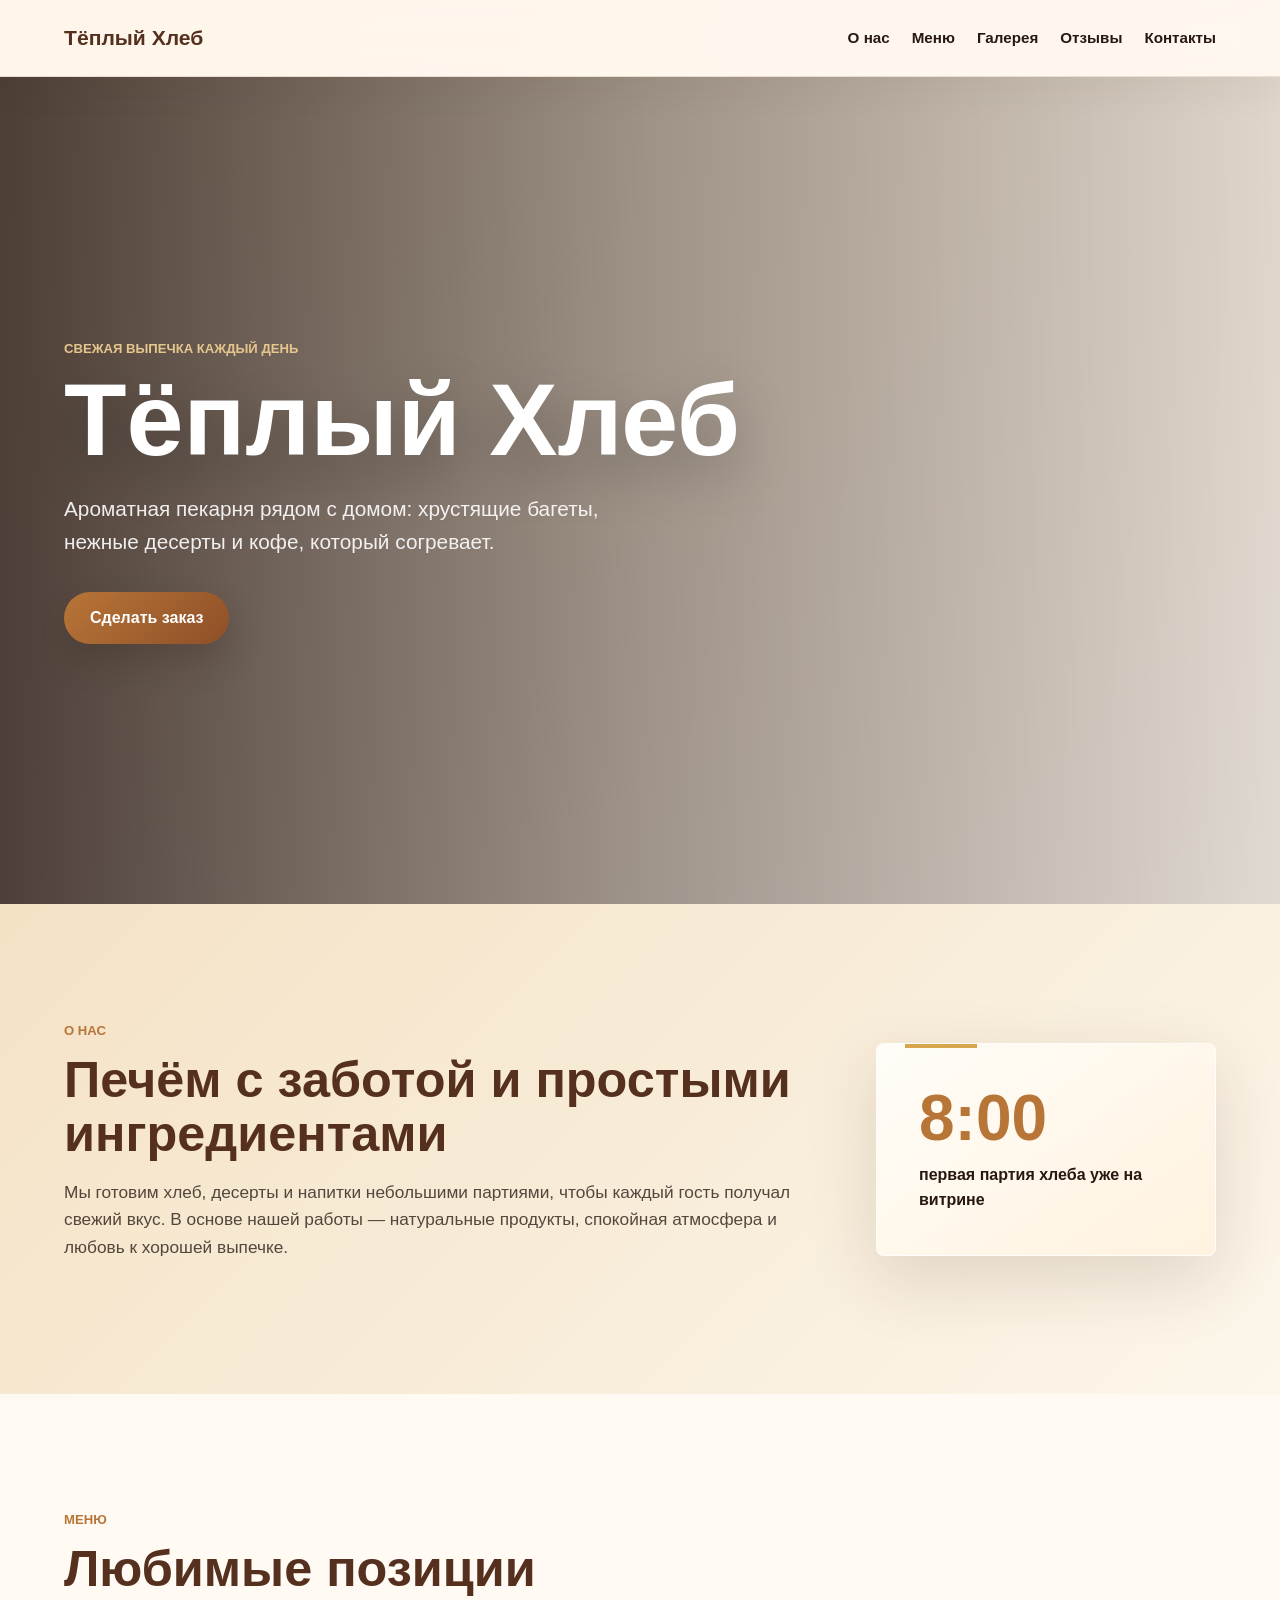
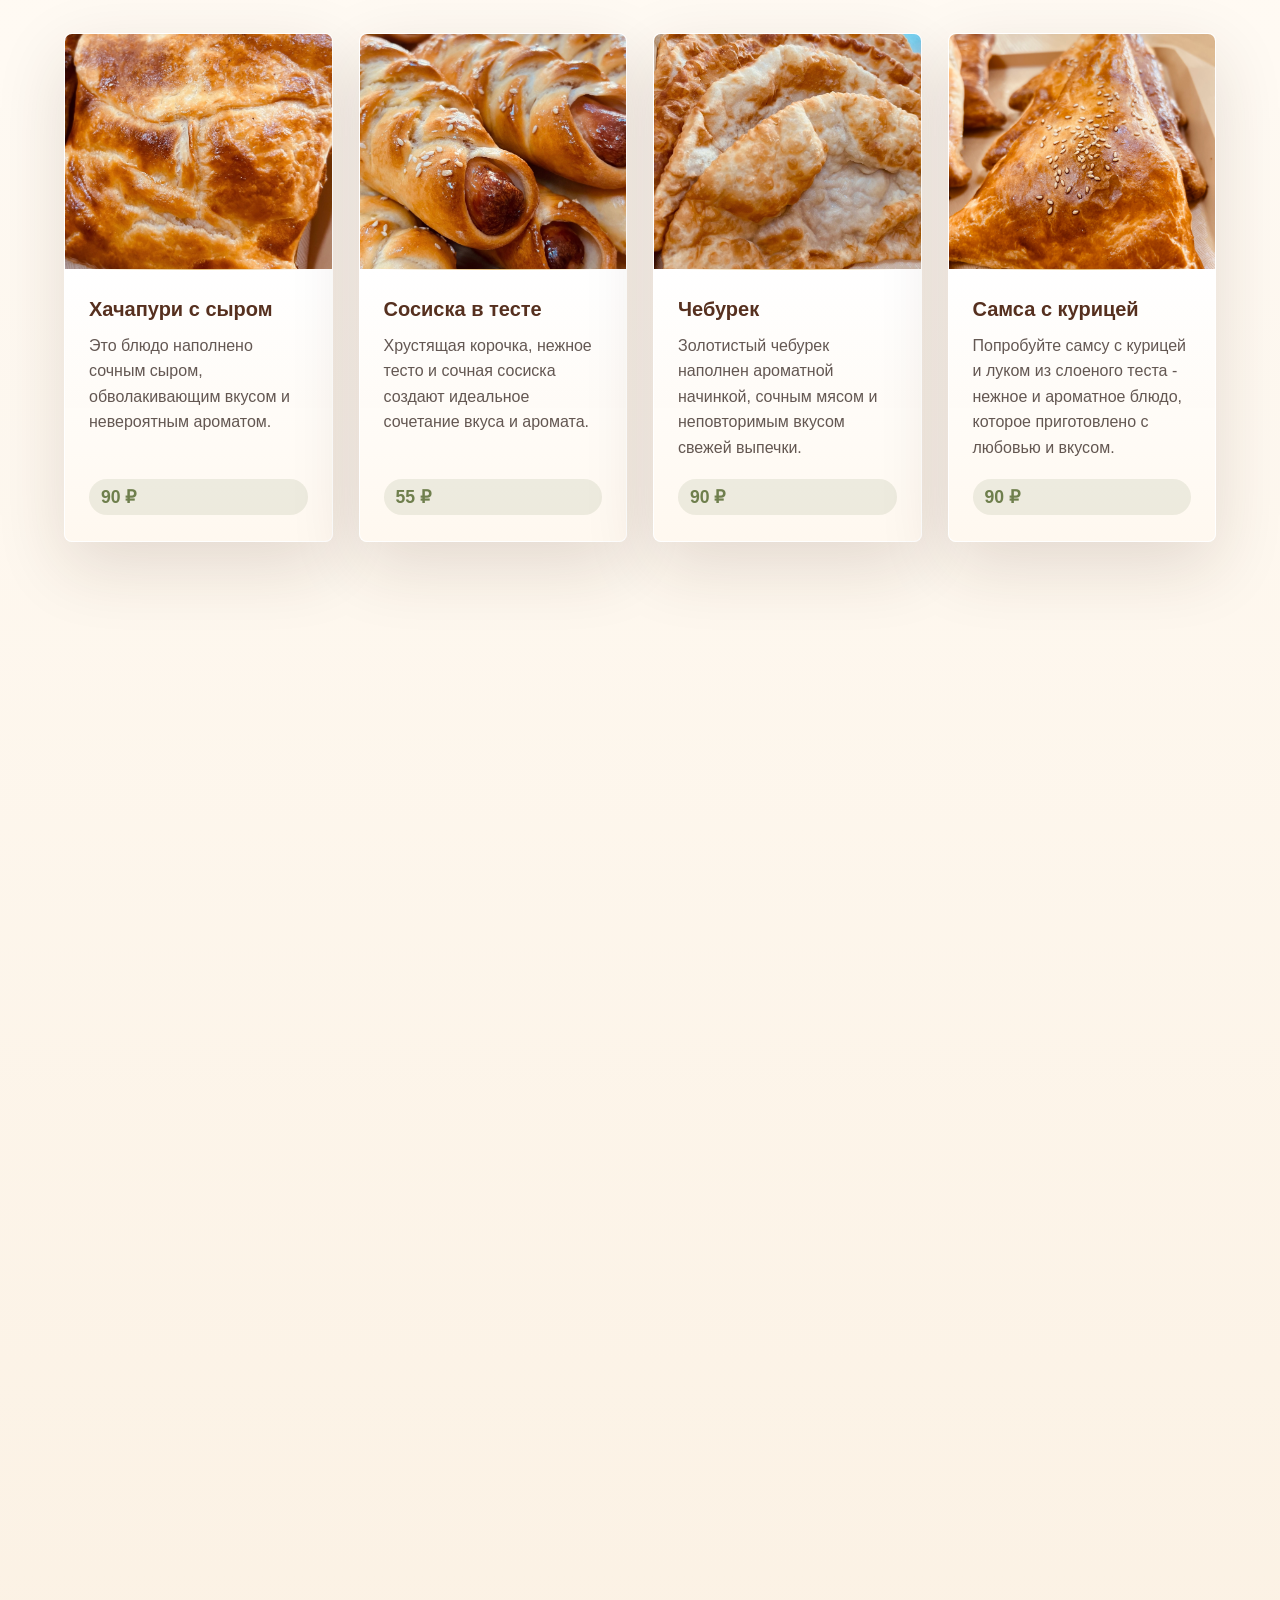
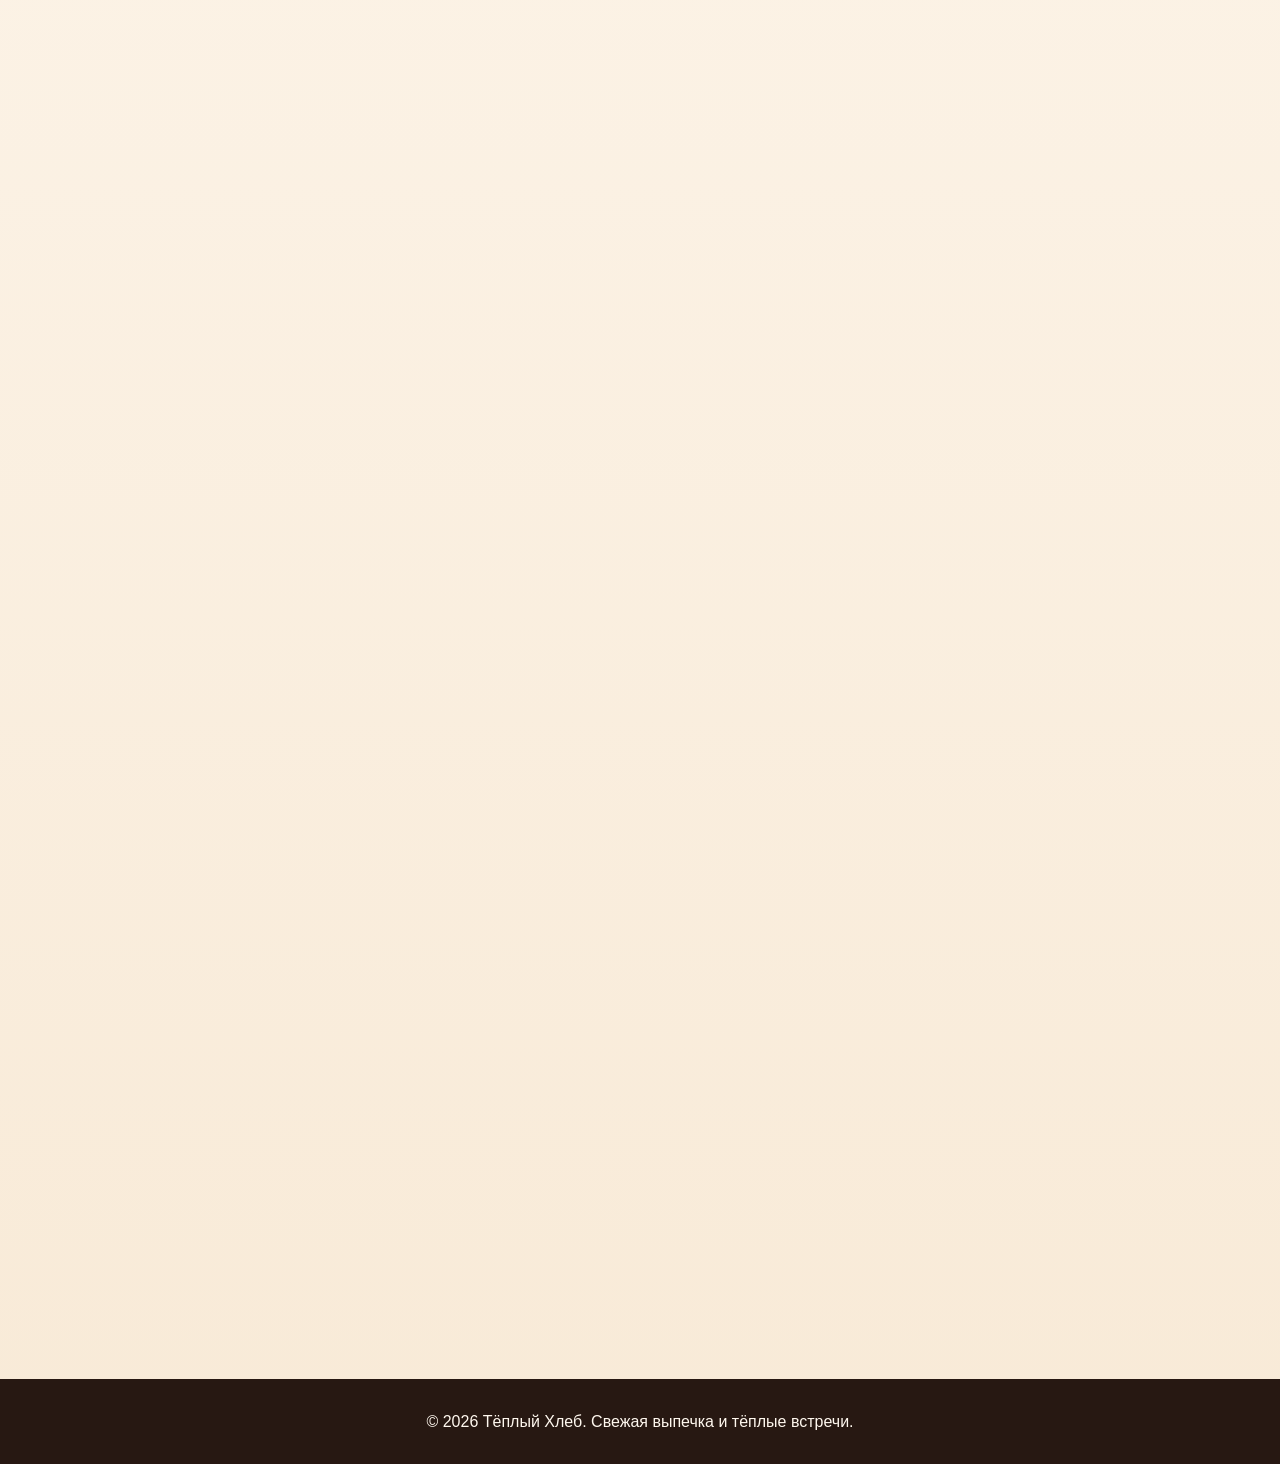
==== index.html @ a959c24a "Add files via upload" ====
<!DOCTYPE html>
<html lang="ru">
<head>
  <meta charset="UTF-8">
  <meta name="viewport" content="width=device-width, initial-scale=1.0">
  <title>Тёплый Хлеб | Пекарня</title>
  <link rel="stylesheet" href="style.css">
</head>
<body>
  <header class="site-header">
    <a class="logo" href="#hero">Тёплый Хлеб</a>

    <!-- Кнопка открывает мобильное меню на небольших экранах -->
    <button class="menu-toggle" type="button" aria-label="Открыть меню" aria-expanded="false">
      <span></span>
      <span></span>
      <span></span>
    </button>

    <nav class="main-nav" aria-label="Основная навигация">
      <a href="#about">О нас</a>
      <a href="#menu">Меню</a>
      <a href="#gallery">Галерея</a>
      <a href="#reviews">Отзывы</a>
      <a href="#contacts">Контакты</a>
    </nav>
  </header>

  <main>
    <section class="hero" id="hero">
      <div class="hero-content">
        <p class="eyebrow">Свежая выпечка каждый день</p>
        <h1>Тёплый Хлеб</h1>
        <p class="hero-text">Ароматная пекарня рядом с домом: хрустящие багеты, нежные десерты и кофе, который согревает.</p>
        <a class="button" href="#contacts">Сделать заказ</a>
      </div>
    </section>

    <section class="section about-section" id="about">
      <div class="section-text">
        <p class="eyebrow">О нас</p>
        <h2>Печём с заботой и простыми ингредиентами</h2>
        <p>Мы готовим хлеб, десерты и напитки небольшими партиями, чтобы каждый гость получал свежий вкус. В основе нашей работы — натуральные продукты, спокойная атмосфера и любовь к хорошей выпечке.</p>
      </div>
      <div class="about-card">
        <strong>8:00</strong>
        <span>первая партия хлеба уже на витрине</span>
      </div>
    </section>

    <section class="section" id="menu">
      <div class="section-heading">
        <p class="eyebrow">Меню</p>
        <h2>Любимые позиции</h2>
      </div>

      <div class="cards-grid">
        <article class="product-card">
          <img src="assets/bakery-1.jfif" alt="Свежая лепёшка на деревянной витрине">
          <div>
            <h3>Хачапури с сыром</h3>
            <p>Это блюдо наполнено сочным сыром, обволакивающим вкусом и невероятным ароматом.</p>
            <span class="price">90 ₽</span>
          </div>
        </article>

        <article class="product-card">
          <img src="assets/bakery-2.jfif" alt="Свежий хлеб на витрине">
          <div>
            <h3>Сосиска в тесте</h3>
            <p>Хрустящая корочка, нежное тесто и сочная сосиска создают идеальное сочетание вкуса и аромата.</p>
            <span class="price">55 ₽</span>
          </div>
        </article>

        <article class="product-card">
          <img src="assets/bakery-3.jfif" alt="Выпечка в пекарне">
          <div>
            <h3>Чебурек</h3>
            <p>Золотистый чебурек наполнен ароматной начинкой, сочным мясом и неповторимым вкусом свежей выпечки.</p>
            <span class="price">90 ₽</span>
          </div>
        </article>

        <article class="product-card">
          <img src="assets/bakery-4.jfif" alt="Самса с курицей">
          <div>
            <h3>Самса с курицей</h3>
            <p>Попробуйте самсу с курицей и луком из слоеного теста - нежное и ароматное блюдо, которое приготовлено с любовью и вкусом.</p>
            <span class="price">90 ₽</span>
          </div>
        </article>
      </div>
    </section>

    <section class="section" id="gallery">
      <div class="section-heading">
        <p class="eyebrow">Галерея</p>
        <h2>Атмосфера пекарни</h2>
      </div>

      <div class="gallery-grid">
        <img src="assets/atmosphere-1.jpg" alt="Гости у витрины пекарни">
        <img src="assets/atmosphere-2.jpg" alt="Рабочий момент за стойкой пекарни">
        <img src="assets/atmosphere-3.jpg" alt="Гостья в уютном зале пекарни">
        <img src="assets/atmosphere-4.webp" alt="Свежий хлеб на деревянной витрине">
      </div>
    </section>

    <section class="section reviews-section" id="reviews">
      <div class="section-heading">
        <p class="eyebrow">Отзывы</p>
        <h2>Что говорят гости</h2>
      </div>

      <div class="reviews-grid">
        <blockquote>
          <p>“Отличное место! Постоянно приобретаем здесь выпечку и остаемся в восторге) Из плюсов: качество и разнообразие продукции великолепное, персонал приветливый и внимательный, всегда готов помочь с выбором, есть место для парковки, а также можно набрать воды в автомате. А минусов не будет) Спасибо за прекрасное обслуживание и вкусную выпечку!”</p>
          <cite>Ирина</cite>
        </blockquote>
        <blockquote>
          <p>“Всегда свежая, мягкая, воздушная выпечка, очень вкусные булочки, бублики. Цены приятно радуют, а разнообразие продукции впечатляет. В общем, если хотите чего-то сытного или чего-то сладкого, то точно нужно заглянуть.”</p>
          <cite>Михаил</cite>
        </blockquote>
        <blockquote>
          <p>“Хорошая пекарня! Отличный ассортимент! Превосходное качество продукции! Попробуешь раз - вернёшься снова.”</p>
          <cite>Дмитрий</cite>
        </blockquote>
      </div>
    </section>

    <section class="section contacts-section" id="contacts">
      <div>
        <p class="eyebrow">Контакты</p>
        <h2>Заглядывайте за свежей выпечкой</h2>
      </div>

      <div class="contact-list">
        <p><strong>Адрес:</strong> Ростовская область, сл. Родионово-Несветайская, ул. Бабичева 51</p>
        <p><strong>Телефон:</strong> <a href="tel:+79298167009">+7 (929) 816-70-09</a></p>
        <p><strong>Часы работы:</strong> ежедневно, 08:00–20:00</p>
      </div>
    </section>
  </main>

  <footer class="site-footer">
    <p>© 2026 Тёплый Хлеб. Свежая выпечка и тёплые встречи.</p>
  </footer>

  <script src="script.js"></script>
</body>
</html>
---- style.css ----
:root {
  --cream: #fff8ef;
  --milk: #f4e2c5;
  --porcelain: #fffdf8;
  --sand: #e5c78e;
  --caramel: #b87538;
  --gold: #d8a64d;
  --cocoa: #56301f;
  --coffee: #271812;
  --leaf: #6f7f4d;
  --white: #ffffff;
  --shadow: 0 24px 70px rgba(65, 36, 21, 0.14);
  --shadow-hover: 0 34px 90px rgba(65, 36, 21, 0.22);
  --line: rgba(86, 48, 31, 0.12);
}

* {
  box-sizing: border-box;
}

html {
  scroll-behavior: smooth;
}

body {
  margin: 0;
  font-family: "Segoe UI", Arial, sans-serif;
  color: var(--coffee);
  background:
    radial-gradient(circle at 10% 0%, rgba(216, 166, 77, 0.16), transparent 30%),
    linear-gradient(180deg, var(--cream), #fffaf3 36%, #f8ead7);
  line-height: 1.6;
  text-rendering: optimizeLegibility;
}

img {
  display: block;
  width: 100%;
}

a {
  color: inherit;
  text-decoration: none;
}

/* Верхняя навигация остается доступной при прокрутке страницы */
.site-header {
  position: sticky;
  top: 0;
  z-index: 10;
  display: flex;
  align-items: center;
  justify-content: space-between;
  gap: 24px;
  padding: 18px clamp(18px, 5vw, 84px);
  background: rgba(255, 248, 239, 0.82);
  backdrop-filter: blur(18px);
  border-bottom: 1px solid var(--line);
  box-shadow: 0 10px 40px rgba(47, 29, 22, 0.06);
}

.logo {
  font-size: 1.32rem;
  font-weight: 800;
  color: var(--cocoa);
  letter-spacing: 0;
}

.main-nav {
  display: flex;
  align-items: center;
  gap: 22px;
  font-size: 0.95rem;
  font-weight: 600;
}

.main-nav a {
  position: relative;
  padding: 8px 0;
  transition: color 0.25s ease;
}

.main-nav a:hover {
  color: var(--caramel);
}

.main-nav a::after {
  position: absolute;
  right: 0;
  bottom: 2px;
  left: 0;
  height: 1px;
  background: currentColor;
  content: "";
  transform: scaleX(0);
  transform-origin: center;
  transition: transform 0.25s ease;
}

.main-nav a:hover::after {
  transform: scaleX(1);
}

.menu-toggle {
  display: none;
  width: 44px;
  height: 44px;
  border: 0;
  background: transparent;
  cursor: pointer;
}

.menu-toggle span {
  display: block;
  width: 24px;
  height: 2px;
  margin: 5px auto;
  background: var(--cocoa);
  transition: transform 0.2s ease, opacity 0.2s ease;
}

.menu-toggle.is-open span:nth-child(1) {
  transform: translateY(7px) rotate(45deg);
}

.menu-toggle.is-open span:nth-child(2) {
  opacity: 0;
}

.menu-toggle.is-open span:nth-child(3) {
  transform: translateY(-7px) rotate(-45deg);
}

.hero {
  min-height: calc(100vh - 73px);
  display: flex;
  align-items: center;
  padding: clamp(72px, 10vw, 132px) clamp(20px, 5vw, 84px);
  background:
    linear-gradient(90deg, rgba(39, 24, 18, 0.82), rgba(39, 24, 18, 0.44), rgba(39, 24, 18, 0.14)),
    url("https://images.unsplash.com/photo-1509440159596-0249088772ff?auto=format&fit=crop&w=1800&q=85") center/cover;
  color: var(--white);
}

.hero-content {
  max-width: 720px;
  animation: heroIn 0.9s ease both;
}

.eyebrow {
  margin: 0 0 12px;
  color: var(--caramel);
  font-size: 0.82rem;
  font-weight: 800;
  letter-spacing: 0;
  text-transform: uppercase;
}

.hero .eyebrow {
  color: var(--sand);
}

h1,
h2,
h3,
p {
  overflow-wrap: anywhere;
}

h1 {
  margin: 0;
  font-size: clamp(3rem, 8vw, 6.5rem);
  line-height: 0.95;
  text-shadow: 0 20px 55px rgba(0, 0, 0, 0.28);
}

h2 {
  margin: 0;
  font-size: clamp(2rem, 4vw, 3.15rem);
  line-height: 1.08;
  color: var(--cocoa);
}

h3 {
  margin: 0 0 8px;
  font-size: 1.25rem;
  color: var(--cocoa);
}

.hero-text {
  max-width: 600px;
  margin: 24px 0 34px;
  font-size: clamp(1.05rem, 2vw, 1.3rem);
  color: rgba(255, 255, 255, 0.9);
}

.button {
  display: inline-flex;
  align-items: center;
  justify-content: center;
  min-height: 48px;
  padding: 13px 26px;
  border-radius: 999px;
  background: linear-gradient(135deg, var(--caramel), #8f4f27);
  color: var(--white);
  font-weight: 800;
  box-shadow: 0 16px 34px rgba(47, 29, 22, 0.24);
  transition: transform 0.25s ease, filter 0.25s ease, box-shadow 0.25s ease;
}

.button:hover {
  transform: translateY(-3px);
  filter: saturate(1.08) brightness(1.02);
  box-shadow: 0 22px 44px rgba(47, 29, 22, 0.28);
}

.button-light {
  background: linear-gradient(135deg, var(--cream), var(--white));
  color: var(--cocoa);
}

.button-light:hover {
  background: var(--white);
}

.section {
  padding: clamp(72px, 9vw, 122px) clamp(20px, 5vw, 84px);
}

.section-heading {
  max-width: 780px;
  margin-bottom: 36px;
}

.about-section {
  display: grid;
  grid-template-columns: minmax(0, 1fr) minmax(220px, 340px);
  gap: clamp(28px, 5vw, 72px);
  align-items: center;
  background:
    linear-gradient(135deg, rgba(244, 226, 197, 0.88), rgba(255, 253, 248, 0.74)),
    var(--milk);
}

.section-text {
  max-width: 760px;
}

.section-text p:last-child {
  font-size: 1.08rem;
  color: rgba(39, 24, 18, 0.78);
}

.about-card {
  position: relative;
  overflow: hidden;
  padding: 42px;
  border-radius: 8px;
  background: linear-gradient(145deg, var(--porcelain), #fff2df);
  border: 1px solid rgba(255, 255, 255, 0.72);
  box-shadow: var(--shadow);
}

.about-card::before {
  position: absolute;
  top: 0;
  left: 28px;
  width: 72px;
  height: 4px;
  background: var(--gold);
  content: "";
}

.about-card strong {
  display: block;
  font-size: clamp(2.4rem, 5vw, 4rem);
  line-height: 1;
  color: var(--caramel);
}

.about-card span {
  display: block;
  margin-top: 12px;
  font-weight: 700;
}

.cards-grid {
  display: grid;
  grid-template-columns: repeat(4, minmax(0, 1fr));
  gap: 26px;
}

.product-card,
blockquote {
  border-radius: 8px;
  background: rgba(255, 255, 255, 0.9);
  box-shadow: var(--shadow);
}

.product-card {
  position: relative;
  display: flex;
  flex-direction: column;
  overflow: hidden;
  border: 1px solid rgba(255, 255, 255, 0.8);
  transition: transform 0.3s ease, box-shadow 0.3s ease, border-color 0.3s ease;
}

.product-card:hover {
  transform: translateY(-9px);
  border-color: rgba(216, 166, 77, 0.55);
  box-shadow: var(--shadow-hover);
}

.product-card img {
  height: 235px;
  object-fit: cover;
  transition: transform 0.45s ease, filter 0.45s ease;
}

.product-card:hover img {
  transform: scale(1.055);
  filter: saturate(1.08) contrast(1.03);
}

.product-card div {
  position: relative;
  display: flex;
  flex: 1;
  flex-direction: column;
  padding: 24px 24px 26px;
  background: linear-gradient(180deg, var(--white), rgba(255, 248, 239, 0.96));
}

.product-card div::before {
  position: absolute;
  top: 0;
  right: 24px;
  left: 24px;
  height: 1px;
  background: linear-gradient(90deg, transparent, rgba(216, 166, 77, 0.72), transparent);
  content: "";
}

.product-card p {
  flex: 1;
  margin: 0 0 18px;
  color: rgba(39, 24, 18, 0.72);
}

.price {
  display: inline-flex;
  align-items: center;
  min-height: 34px;
  padding: 4px 12px;
  border-radius: 999px;
  background: rgba(111, 127, 77, 0.12);
  color: var(--leaf);
  font-size: 1.1rem;
  font-weight: 900;
}

.specials-section {
  display: flex;
  align-items: center;
  justify-content: space-between;
  gap: 36px;
  background:
    linear-gradient(135deg, rgba(86, 48, 31, 0.98), rgba(39, 24, 18, 0.96)),
    var(--cocoa);
  color: var(--cream);
}

.specials-section h2 {
  color: var(--white);
}

.specials-section p:last-child {
  max-width: 720px;
  margin-bottom: 0;
}

.gallery-grid {
  display: grid;
  grid-template-columns: 1.15fr 0.85fr;
  grid-auto-rows: 250px;
  gap: 20px;
}

.gallery-grid img {
  height: 100%;
  object-fit: cover;
  object-position: center;
  border-radius: 8px;
  background: #ead2ad;
  filter: sepia(0.1) saturate(1.12) contrast(1.05) brightness(0.95);
  box-shadow: var(--shadow);
  transition: transform 0.35s ease, box-shadow 0.35s ease, filter 0.35s ease;
}

.gallery-grid img:hover {
  transform: translateY(-5px) scale(1.01);
  filter: sepia(0.1) saturate(1.2) contrast(1.07) brightness(0.98);
  box-shadow: var(--shadow-hover);
}

.gallery-grid img:nth-child(1) {
  object-position: center 48%;
}

.gallery-grid img:nth-child(2) {
  object-position: center 30%;
}

.gallery-grid img:nth-child(3) {
  object-position: center 22%;
}

.gallery-grid img:nth-child(4) {
  grid-column: 1 / -1;
  object-position: center 44%;
}

.gallery-grid img:first-child {
  grid-row: span 2;
}

.reviews-section {
  background:
    linear-gradient(180deg, rgba(244, 226, 197, 0.9), rgba(255, 248, 239, 0.94)),
    var(--milk);
}

.reviews-grid {
  display: grid;
  grid-template-columns: repeat(3, minmax(0, 1fr));
  gap: 24px;
}

blockquote {
  margin: 0;
  position: relative;
  display: flex;
  flex-direction: column;
  padding: 30px;
  border: 1px solid rgba(255, 255, 255, 0.78);
  transition: transform 0.3s ease, box-shadow 0.3s ease;
}

blockquote:hover {
  transform: translateY(-5px);
  box-shadow: var(--shadow-hover);
}

blockquote::before {
  display: block;
  margin-bottom: 10px;
  color: var(--gold);
  font-size: 2rem;
  line-height: 1;
  content: "\201C";
}

blockquote p {
  flex: 1;
  margin-top: 0;
}

cite {
  color: var(--caramel);
  font-style: normal;
  font-weight: 800;
}

.contacts-section {
  display: grid;
  grid-template-columns: minmax(0, 1fr) minmax(260px, 460px);
  gap: clamp(28px, 5vw, 72px);
  align-items: start;
}

.contact-list {
  padding: 32px;
  border-radius: 8px;
  background: linear-gradient(145deg, var(--white), #fff3e1);
  border: 1px solid rgba(255, 255, 255, 0.78);
  box-shadow: var(--shadow);
}

.contact-list p {
  margin: 0 0 12px;
}

.contact-list p:last-child {
  margin-bottom: 0;
}

.contact-list a {
  color: var(--caramel);
  font-weight: 800;
}

.site-footer {
  padding: 30px clamp(20px, 5vw, 84px);
  background: var(--coffee);
  color: var(--cream);
  text-align: center;
}

.site-footer p {
  margin: 0;
}

/* Blocks fade in gently as the visitor scrolls down the page. */
.reveal {
  opacity: 0;
  transform: translateY(22px);
  transition: opacity 0.65s ease, transform 0.65s ease;
}

.reveal.is-visible {
  opacity: 1;
  transform: translateY(0);
}

@keyframes heroIn {
  from {
    opacity: 0;
    transform: translateY(24px);
  }

  to {
    opacity: 1;
    transform: translateY(0);
  }
}

@media (max-width: 980px) {
  .cards-grid,
  .reviews-grid {
    grid-template-columns: repeat(2, minmax(0, 1fr));
  }

  .about-section,
  .contacts-section {
    grid-template-columns: 1fr;
  }
}

@media (max-width: 760px) {
  .site-header {
    padding: 14px 18px;
  }

  .menu-toggle {
    display: block;
  }

  .main-nav {
    position: absolute;
    top: 100%;
    right: 18px;
    left: 18px;
    display: grid;
    gap: 0;
    padding: 10px;
    border-radius: 8px;
    background: rgba(255, 255, 255, 0.96);
    box-shadow: var(--shadow);
    transform: translateY(-8px);
    opacity: 0;
    pointer-events: none;
    transition: opacity 0.2s ease, transform 0.2s ease;
  }

  .main-nav.is-open {
    transform: translateY(0);
    opacity: 1;
    pointer-events: auto;
  }

  .main-nav a {
    padding: 12px;
    border-radius: 8px;
  }

  .main-nav a::after {
    display: none;
  }

  .main-nav a:hover {
    background: var(--cream);
  }

  .hero {
    min-height: 680px;
    align-items: flex-end;
    background:
      linear-gradient(180deg, rgba(47, 29, 22, 0.18), rgba(47, 29, 22, 0.86)),
      url("https://images.unsplash.com/photo-1509440159596-0249088772ff?auto=format&fit=crop&w=1200&q=85") center/cover;
  }

  .cards-grid,
  .reviews-grid {
    grid-template-columns: 1fr;
  }

  .specials-section {
    align-items: flex-start;
    flex-direction: column;
  }

  .gallery-grid {
    grid-template-columns: 1fr;
    grid-auto-rows: 250px;
  }

  .gallery-grid img:first-child {
    grid-row: auto;
  }
}

@media (max-width: 420px) {
  .button {
    width: 100%;
  }

  .product-card img {
    height: 210px;
  }

  .about-card,
  .contact-list,
  blockquote {
    padding: 24px;
  }
}
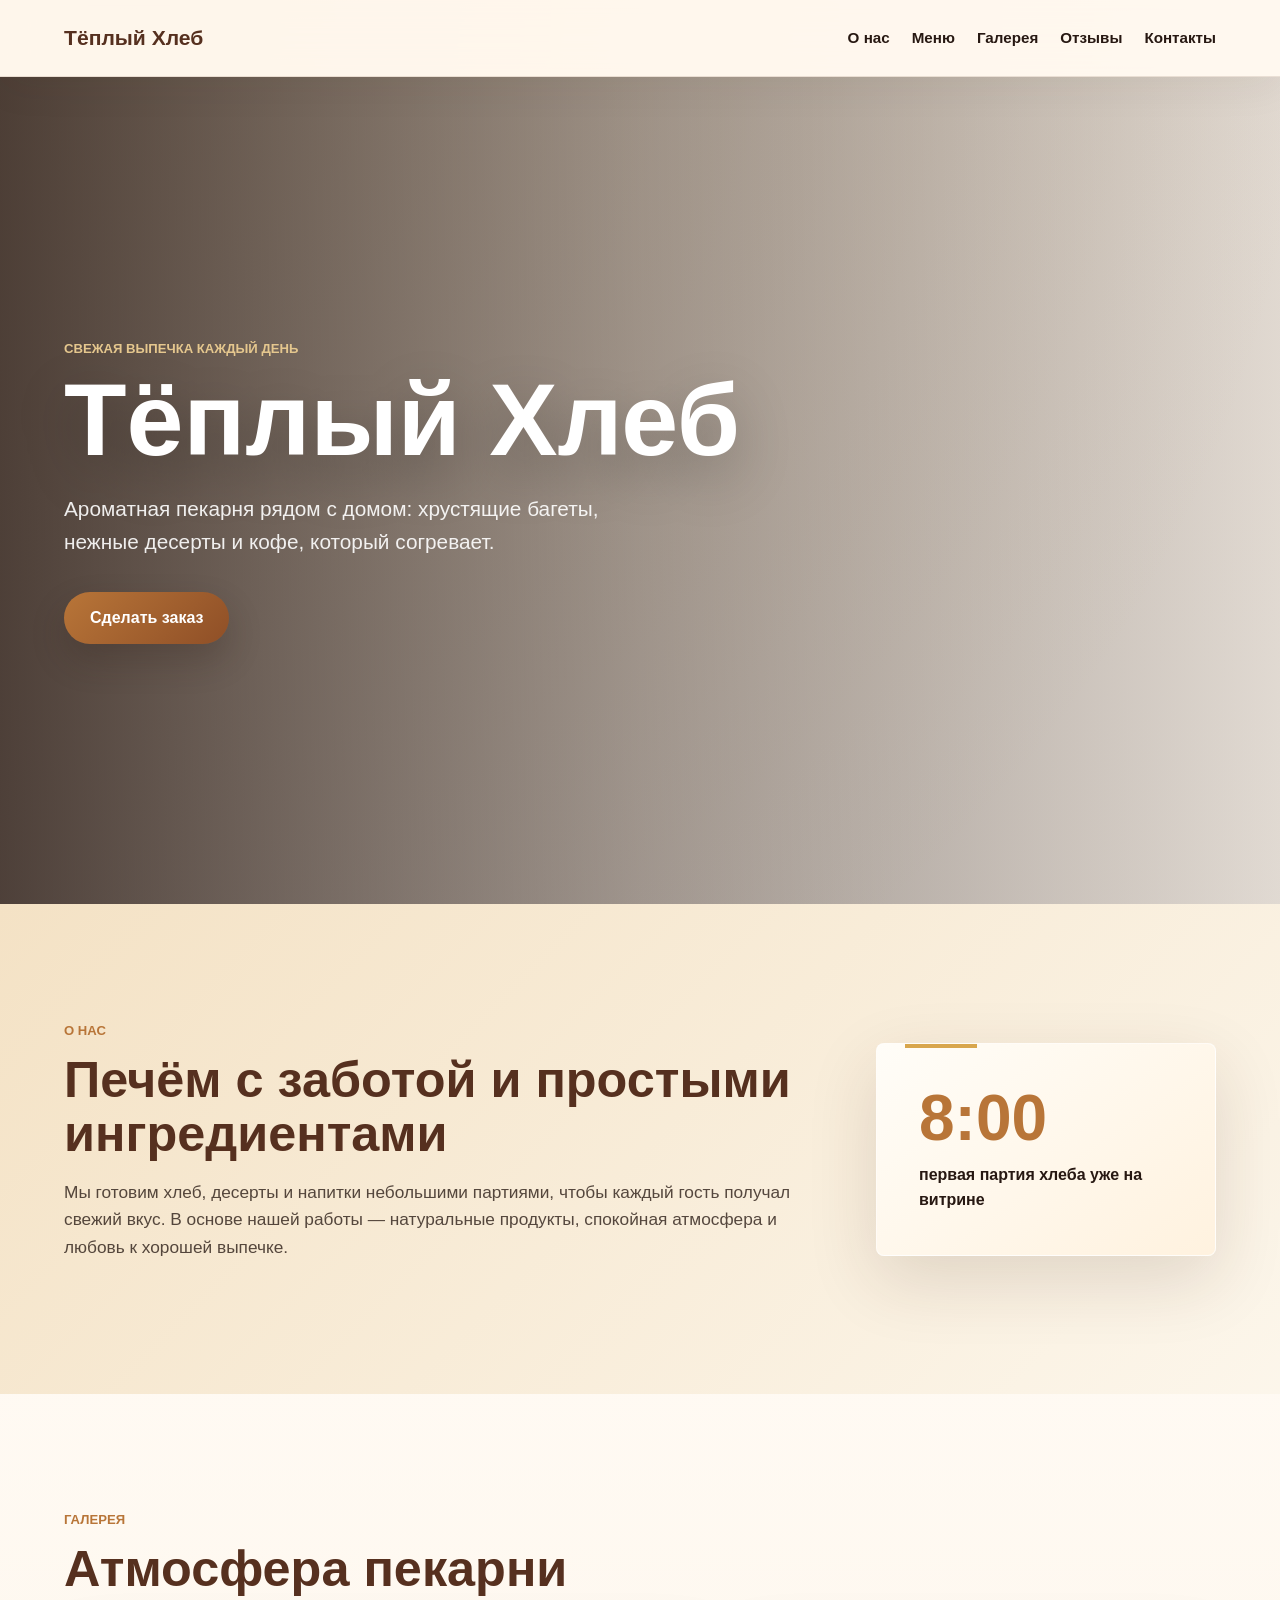
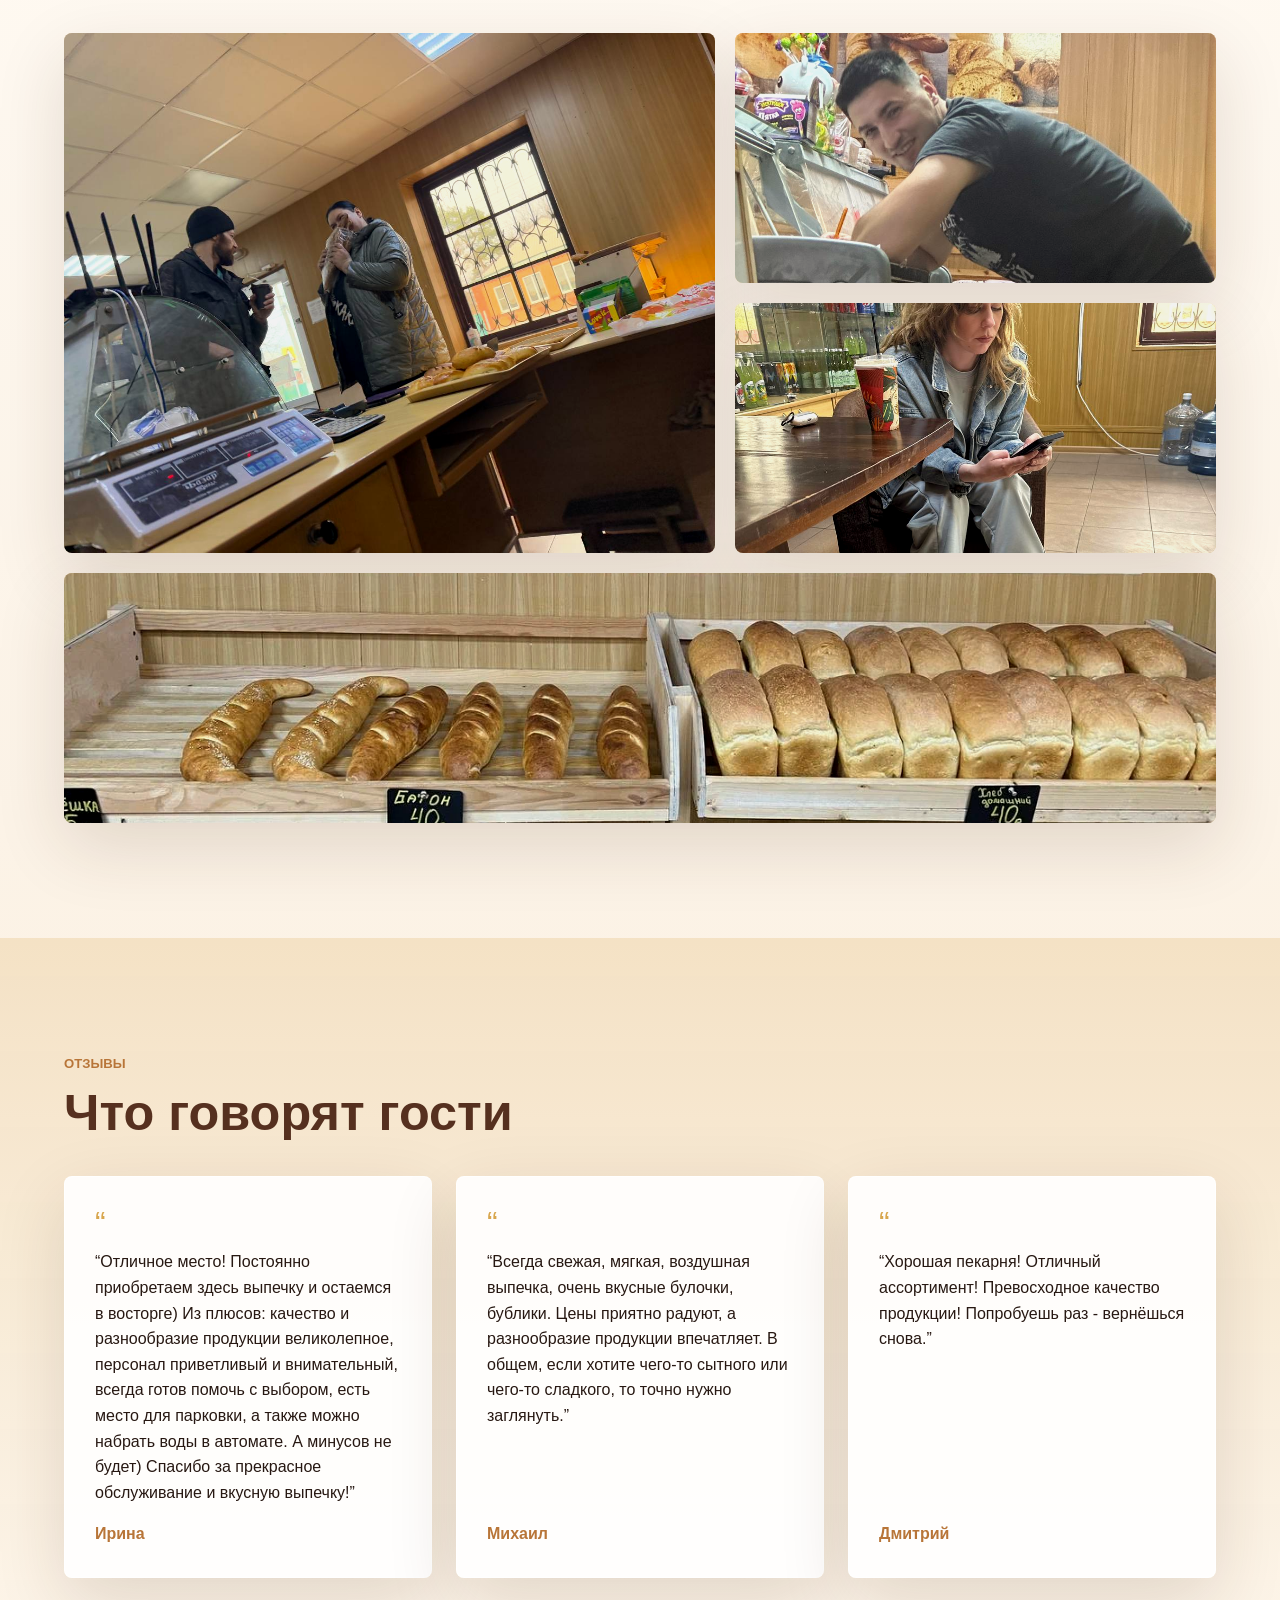
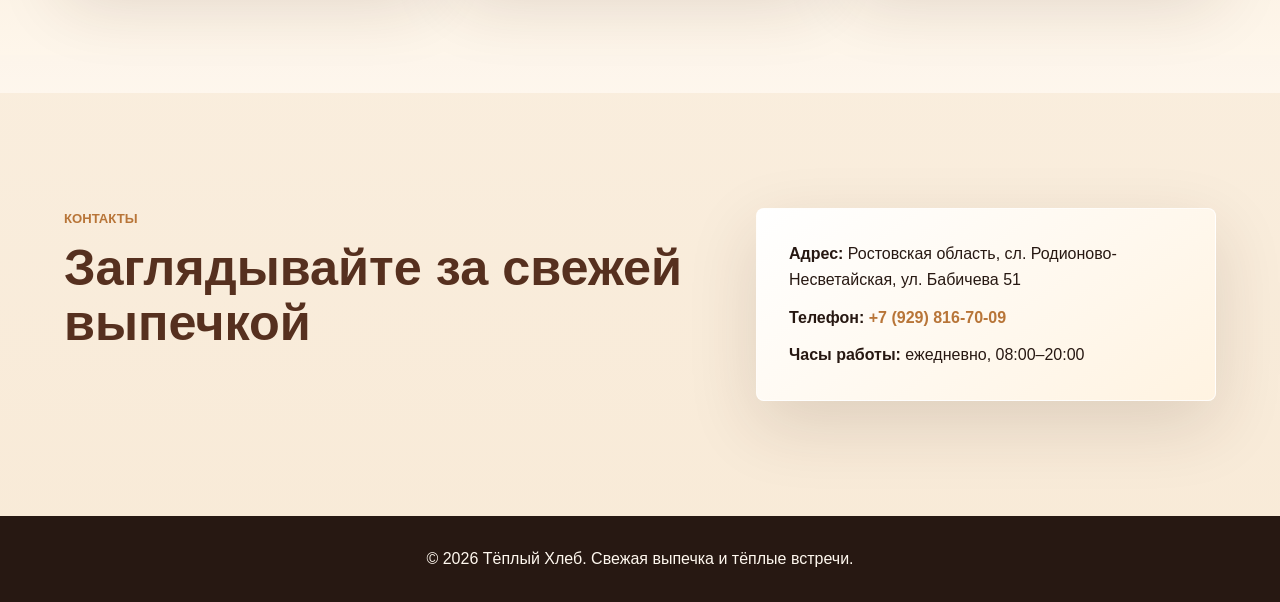
==== commit 3fceeafe: "Update index.html" ====
--- a/index.html
+++ b/index.html
@@ -8,7 +8,7 @@
 </head>
 <body>
   <header class="site-header">
-    <a class="logo" href="#hero">Тёплый Хлеб</a>
+    <a class="logo" href="index.html#hero">Тёплый Хлеб</a>
 
     <!-- Кнопка открывает мобильное меню на небольших экранах -->
     <button class="menu-toggle" type="button" aria-label="Открыть меню" aria-expanded="false">
@@ -18,11 +18,11 @@
     </button>
 
     <nav class="main-nav" aria-label="Основная навигация">
-      <a href="#about">О нас</a>
-      <a href="#menu">Меню</a>
-      <a href="#gallery">Галерея</a>
-      <a href="#reviews">Отзывы</a>
-      <a href="#contacts">Контакты</a>
+      <a href="index.html#about">О нас</a>
+      <a href="menu.html">Меню</a>
+      <a href="index.html#gallery">Галерея</a>
+      <a href="index.html#reviews">Отзывы</a>
+      <a href="index.html#contacts">Контакты</a>
     </nav>
   </header>
 
@@ -45,51 +45,6 @@
       <div class="about-card">
         <strong>8:00</strong>
         <span>первая партия хлеба уже на витрине</span>
-      </div>
-    </section>
-
-    <section class="section" id="menu">
-      <div class="section-heading">
-        <p class="eyebrow">Меню</p>
-        <h2>Любимые позиции</h2>
-      </div>
-
-      <div class="cards-grid">
-        <article class="product-card">
-          <img src="assets/bakery-1.jfif" alt="Свежая лепёшка на деревянной витрине">
-          <div>
-            <h3>Хачапури с сыром</h3>
-            <p>Это блюдо наполнено сочным сыром, обволакивающим вкусом и невероятным ароматом.</p>
-            <span class="price">90 ₽</span>
-          </div>
-        </article>
-
-        <article class="product-card">
-          <img src="assets/bakery-2.jfif" alt="Свежий хлеб на витрине">
-          <div>
-            <h3>Сосиска в тесте</h3>
-            <p>Хрустящая корочка, нежное тесто и сочная сосиска создают идеальное сочетание вкуса и аромата.</p>
-            <span class="price">55 ₽</span>
-          </div>
-        </article>
-
-        <article class="product-card">
-          <img src="assets/bakery-3.jfif" alt="Выпечка в пекарне">
-          <div>
-            <h3>Чебурек</h3>
-            <p>Золотистый чебурек наполнен ароматной начинкой, сочным мясом и неповторимым вкусом свежей выпечки.</p>
-            <span class="price">90 ₽</span>
-          </div>
-        </article>
-
-        <article class="product-card">
-          <img src="assets/bakery-4.jfif" alt="Самса с курицей">
-          <div>
-            <h3>Самса с курицей</h3>
-            <p>Попробуйте самсу с курицей и луком из слоеного теста - нежное и ароматное блюдо, которое приготовлено с любовью и вкусом.</p>
-            <span class="price">90 ₽</span>
-          </div>
-        </article>
       </div>
     </section>
 
--- a/style.css
+++ b/style.css
@@ -43,6 +43,185 @@
   text-decoration: none;
 }
 
+.page-transition {
+  position: fixed;
+  inset: 0;
+  z-index: 1000;
+  display: grid;
+  place-items: center;
+  padding: 24px;
+  background: #d7b184;
+  color: var(--cocoa);
+  opacity: 0;
+  pointer-events: none;
+  visibility: hidden;
+  transition: opacity 0.24s ease, visibility 0.24s ease;
+}
+
+.page-transition.is-visible {
+  opacity: 1;
+  pointer-events: auto;
+  visibility: visible;
+}
+
+.page-transition__scene {
+  display: grid;
+  justify-items: center;
+  gap: 18px;
+  width: min(100%, 340px);
+  text-align: center;
+  transform: translateY(12px);
+  transition: transform 0.24s ease;
+}
+
+.page-transition.is-visible .page-transition__scene {
+  transform: translateY(0);
+}
+
+.page-transition__text {
+  margin: 0;
+  font-size: 1.02rem;
+  font-weight: 800;
+  color: var(--cocoa);
+}
+
+.bake-loader {
+  position: relative;
+  width: 260px;
+  height: 205px;
+}
+
+.bake-loader__oven {
+  position: absolute;
+  right: 0;
+  bottom: 0;
+  left: 0;
+  height: 154px;
+  border: 1px solid rgba(255, 248, 239, 0.26);
+  border-radius: 8px 8px 18px 18px;
+  background:
+    linear-gradient(180deg, rgba(255, 253, 248, 0.12), transparent 36%),
+    linear-gradient(135deg, #5a3324, #2a1710);
+  box-shadow:
+    0 30px 60px rgba(0, 0, 0, 0.32),
+    inset 0 -18px 30px rgba(0, 0, 0, 0.24);
+}
+
+.bake-loader__handle {
+  position: absolute;
+  top: 18px;
+  right: 34px;
+  left: 34px;
+  height: 10px;
+  border-radius: 999px;
+  background: linear-gradient(90deg, #e9c56d, #fff1ba, #c9873f);
+  box-shadow: 0 4px 12px rgba(0, 0, 0, 0.22);
+}
+
+.bake-loader__window {
+  position: absolute;
+  right: 24px;
+  bottom: 22px;
+  left: 24px;
+  height: 96px;
+  overflow: hidden;
+  border: 2px solid rgba(255, 240, 190, 0.54);
+  border-radius: 8px;
+  background:
+    radial-gradient(circle at 50% 74%, rgba(255, 191, 67, 0.58), transparent 33%),
+    linear-gradient(180deg, #22110b, #5b2414 58%, #f0942c);
+  box-shadow:
+    inset 0 0 28px rgba(255, 172, 54, 0.48),
+    0 0 30px rgba(255, 145, 41, 0.24);
+}
+
+.bake-loader__bun {
+  position: absolute;
+  bottom: 18px;
+  left: 50%;
+  width: 102px;
+  height: 50px;
+  border-radius: 58px 58px 22px 22px;
+  background:
+    radial-gradient(circle at 35% 25%, rgba(255, 245, 180, 0.9) 0 5px, transparent 6px),
+    radial-gradient(circle at 56% 18%, rgba(255, 245, 180, 0.76) 0 4px, transparent 5px),
+    radial-gradient(circle at 70% 34%, rgba(255, 245, 180, 0.76) 0 4px, transparent 5px),
+    linear-gradient(180deg, #f1c673, #c97832 76%, #8d411e);
+  box-shadow:
+    inset 0 -9px 12px rgba(112, 48, 18, 0.28),
+    0 10px 18px rgba(77, 24, 8, 0.38);
+  transform: translateX(-50%) scale(0.94);
+  transform-origin: center bottom;
+  animation: bunBake 2s ease-in-out infinite;
+}
+
+.bake-loader__bun::after {
+  position: absolute;
+  top: 16px;
+  left: 22px;
+  width: 58px;
+  height: 16px;
+  border-top: 3px solid rgba(119, 55, 24, 0.36);
+  border-radius: 50%;
+  content: "";
+}
+
+.bake-loader__heat {
+  position: absolute;
+  bottom: -20px;
+  width: 34px;
+  height: 92px;
+  border-radius: 50%;
+  background: linear-gradient(180deg, transparent, rgba(255, 226, 124, 0.8), rgba(240, 91, 34, 0.88));
+  filter: blur(4px);
+  opacity: 0;
+  animation: ovenHeat 1.05s ease-in-out infinite;
+}
+
+.bake-loader__heat--one {
+  left: 42px;
+}
+
+.bake-loader__heat--two {
+  left: 89px;
+  animation-delay: 0.18s;
+}
+
+.bake-loader__heat--three {
+  right: 42px;
+  animation-delay: 0.34s;
+}
+
+.bake-loader__steam {
+  position: absolute;
+  bottom: 142px;
+  left: 50%;
+  width: 20px;
+  height: 58px;
+  border-left: 3px solid rgba(255, 248, 239, 0.66);
+  border-radius: 50%;
+  opacity: 0;
+  animation: steamRise 1.55s ease-in-out infinite;
+}
+
+.bake-loader__steam--one {
+  margin-left: -64px;
+}
+
+.bake-loader__steam--two {
+  margin-left: -10px;
+  animation-delay: 0.18s;
+}
+
+.bake-loader__steam--three {
+  margin-left: 46px;
+  animation-delay: 0.34s;
+}
+
+.is-transitioning-page {
+  overflow: hidden;
+}
+
 /* Верхняя навигация остается доступной при прокрутке страницы */
 .site-header {
   position: sticky;
@@ -84,6 +263,10 @@
   color: var(--caramel);
 }
 
+.main-nav a.active {
+  color: var(--caramel);
+}
+
 .main-nav a::after {
   position: absolute;
   right: 0;
@@ -101,6 +284,10 @@
   transform: scaleX(1);
 }
 
+.main-nav a.active::after {
+  transform: scaleX(1);
+}
+
 .menu-toggle {
   display: none;
   width: 44px;
@@ -142,6 +329,22 @@
   color: var(--white);
 }
 
+.menu-hero {
+  min-height: 470px;
+  display: flex;
+  align-items: center;
+  padding: clamp(58px, 7vw, 90px) clamp(20px, 5vw, 84px);
+  background:
+    linear-gradient(90deg, rgba(39, 24, 18, 0.82), rgba(39, 24, 18, 0.48), rgba(39, 24, 18, 0.18)),
+    url("assets/bakery-1.jfif") center/cover;
+  color: var(--white);
+}
+
+.menu-hero h1 {
+  max-width: 780px;
+  font-size: clamp(2.7rem, 5.8vw, 5.2rem);
+}
+
 .hero-content {
   max-width: 720px;
   animation: heroIn 0.9s ease both;
@@ -157,6 +360,10 @@
 }
 
 .hero .eyebrow {
+  color: var(--sand);
+}
+
+.menu-hero .eyebrow {
   color: var(--sand);
 }
 
@@ -360,6 +567,95 @@
   font-weight: 900;
 }
 
+.menu-catalog {
+  padding-top: clamp(54px, 6vw, 84px);
+  background:
+    linear-gradient(180deg, rgba(255, 253, 248, 0.78), rgba(244, 226, 197, 0.68)),
+    var(--cream);
+}
+
+.menu-tabs {
+  display: flex;
+  flex-wrap: wrap;
+  gap: 12px;
+  margin-bottom: 30px;
+}
+
+.tab-button {
+  min-height: 46px;
+  padding: 11px 20px;
+  border: 1px solid rgba(86, 48, 31, 0.16);
+  border-radius: 999px;
+  background: rgba(255, 255, 255, 0.82);
+  color: var(--cocoa);
+  font: inherit;
+  font-weight: 800;
+  cursor: pointer;
+  box-shadow: 0 12px 30px rgba(65, 36, 21, 0.08);
+  transition: background 0.2s ease, border-color 0.2s ease, color 0.2s ease, transform 0.2s ease;
+}
+
+.tab-button:hover,
+.tab-button.is-active {
+  border-color: rgba(184, 117, 56, 0.44);
+  background: var(--caramel);
+  color: var(--white);
+  transform: translateY(-2px);
+}
+
+.menu-tab-panel[hidden] {
+  display: none;
+}
+
+.menu-list {
+  display: grid;
+  grid-template-columns: repeat(2, minmax(0, 1fr));
+  gap: 18px;
+}
+
+.menu-item {
+  display: grid;
+  grid-template-columns: minmax(0, 1fr) auto;
+  gap: 18px;
+  align-items: start;
+  min-height: 148px;
+  padding: 26px;
+  border: 1px solid rgba(255, 255, 255, 0.76);
+  border-radius: 8px;
+  background: linear-gradient(145deg, var(--white), rgba(255, 248, 239, 0.96));
+  box-shadow: var(--shadow);
+  transition: transform 0.3s ease, box-shadow 0.3s ease, border-color 0.3s ease;
+}
+
+.menu-item:hover {
+  transform: translateY(-5px);
+  border-color: rgba(216, 166, 77, 0.52);
+  box-shadow: var(--shadow-hover);
+}
+
+.menu-item h3 {
+  margin-bottom: 6px;
+}
+
+.menu-item p {
+  margin: 0;
+  color: rgba(39, 24, 18, 0.72);
+}
+
+.menu-price {
+  display: inline-flex;
+  align-items: center;
+  justify-content: center;
+  min-width: 76px;
+  min-height: 38px;
+  padding: 5px 12px;
+  border-radius: 999px;
+  background: rgba(111, 127, 77, 0.12);
+  color: var(--leaf);
+  font-size: 1.08rem;
+  font-weight: 900;
+}
+
 .specials-section {
   display: flex;
   align-items: center;
@@ -535,9 +831,67 @@
   }
 }
 
+@keyframes bunBake {
+  0% {
+    filter: saturate(0.88) brightness(1.08);
+    transform: translateX(-50%) translateY(0) scale(0.94);
+  }
+
+  45% {
+    filter: saturate(1.08) brightness(1.02);
+    transform: translateX(-50%) translateY(-7px) scale(1.04);
+  }
+
+  100% {
+    filter: saturate(1.2) brightness(0.96);
+    transform: translateX(-50%) translateY(0) scale(1);
+  }
+}
+
+@keyframes ovenHeat {
+  0% {
+    opacity: 0;
+    transform: translateY(16px) scaleY(0.6);
+  }
+
+  50% {
+    opacity: 0.72;
+  }
+
+  100% {
+    opacity: 0;
+    transform: translateY(-42px) scaleY(1.08);
+  }
+}
+
+@keyframes steamRise {
+  0% {
+    opacity: 0;
+    transform: translateY(18px) scale(0.72) rotate(8deg);
+  }
+
+  46% {
+    opacity: 0.72;
+  }
+
+  100% {
+    opacity: 0;
+    transform: translateY(-46px) scale(1.08) rotate(-10deg);
+  }
+}
+
+@media (prefers-reduced-motion: reduce) {
+  .bake-loader__bun,
+  .bake-loader__heat,
+  .bake-loader__steam {
+    animation: none;
+  }
+}
+
 @media (max-width: 980px) {
   .cards-grid,
-  .reviews-grid {
+  .reviews-grid,
+  .menu-list {
     grid-template-columns: repeat(2, minmax(0, 1fr));
   }
 
@@ -592,6 +946,10 @@
     background: var(--cream);
   }
 
+  .main-nav a.active {
+    background: var(--cream);
+  }
+
   .hero {
     min-height: 680px;
     align-items: flex-end;
@@ -600,9 +958,27 @@
       url("https://images.unsplash.com/photo-1509440159596-0249088772ff?auto=format&fit=crop&w=1200&q=85") center/cover;
   }
 
+  .menu-hero {
+    min-height: 560px;
+    align-items: flex-end;
+    background:
+      linear-gradient(180deg, rgba(47, 29, 22, 0.16), rgba(47, 29, 22, 0.86)),
+      url("assets/bakery-1.jfif") center/cover;
+  }
+
   .cards-grid,
-  .reviews-grid {
+  .reviews-grid,
+  .menu-list {
     grid-template-columns: 1fr;
+  }
+
+  .menu-tabs {
+    display: grid;
+    grid-template-columns: repeat(2, minmax(0, 1fr));
+  }
+
+  .tab-button {
+    width: 100%;
   }
 
   .specials-section {
@@ -627,6 +1003,20 @@
 
   .product-card img {
     height: 210px;
+  }
+
+  .menu-tabs {
+    grid-template-columns: 1fr;
+  }
+
+  .menu-item {
+    grid-template-columns: 1fr;
+    min-height: 0;
+    padding: 24px;
+  }
+
+  .menu-price {
+    justify-self: start;
   }
 
   .about-card,
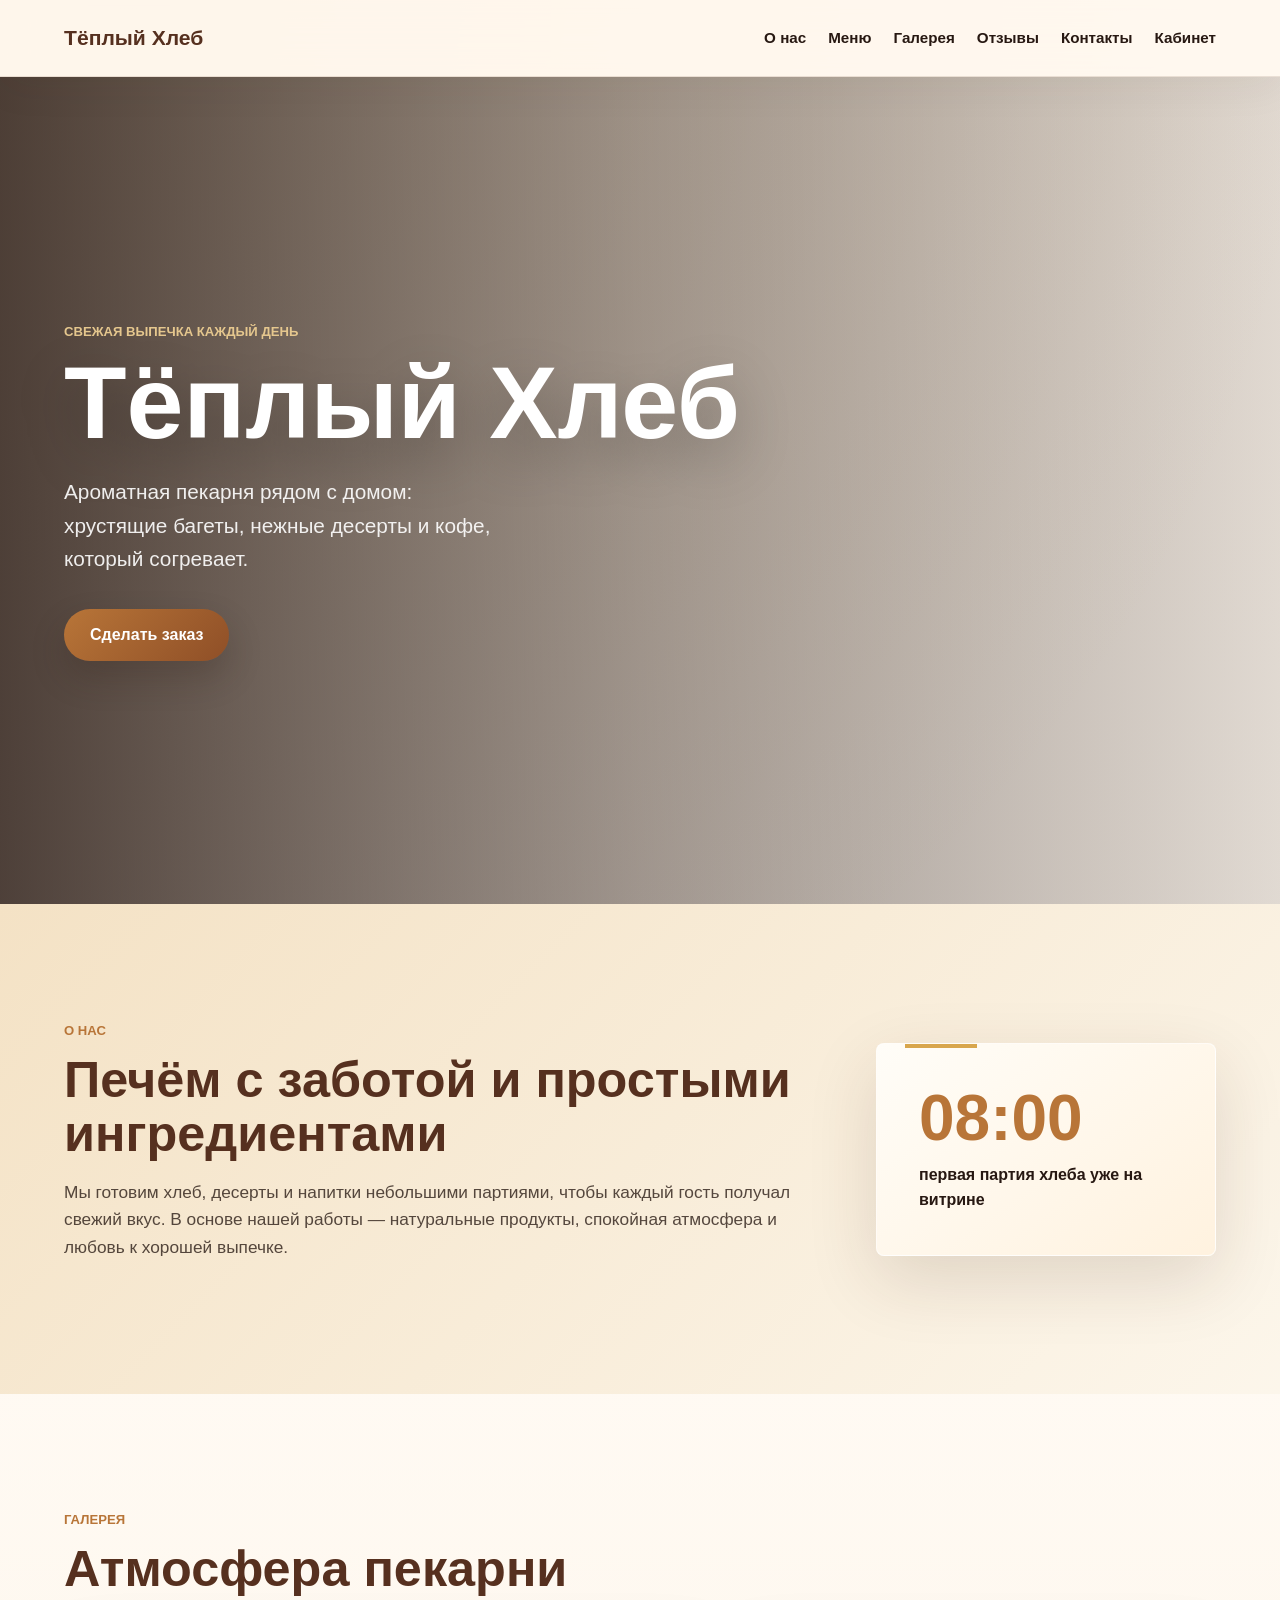
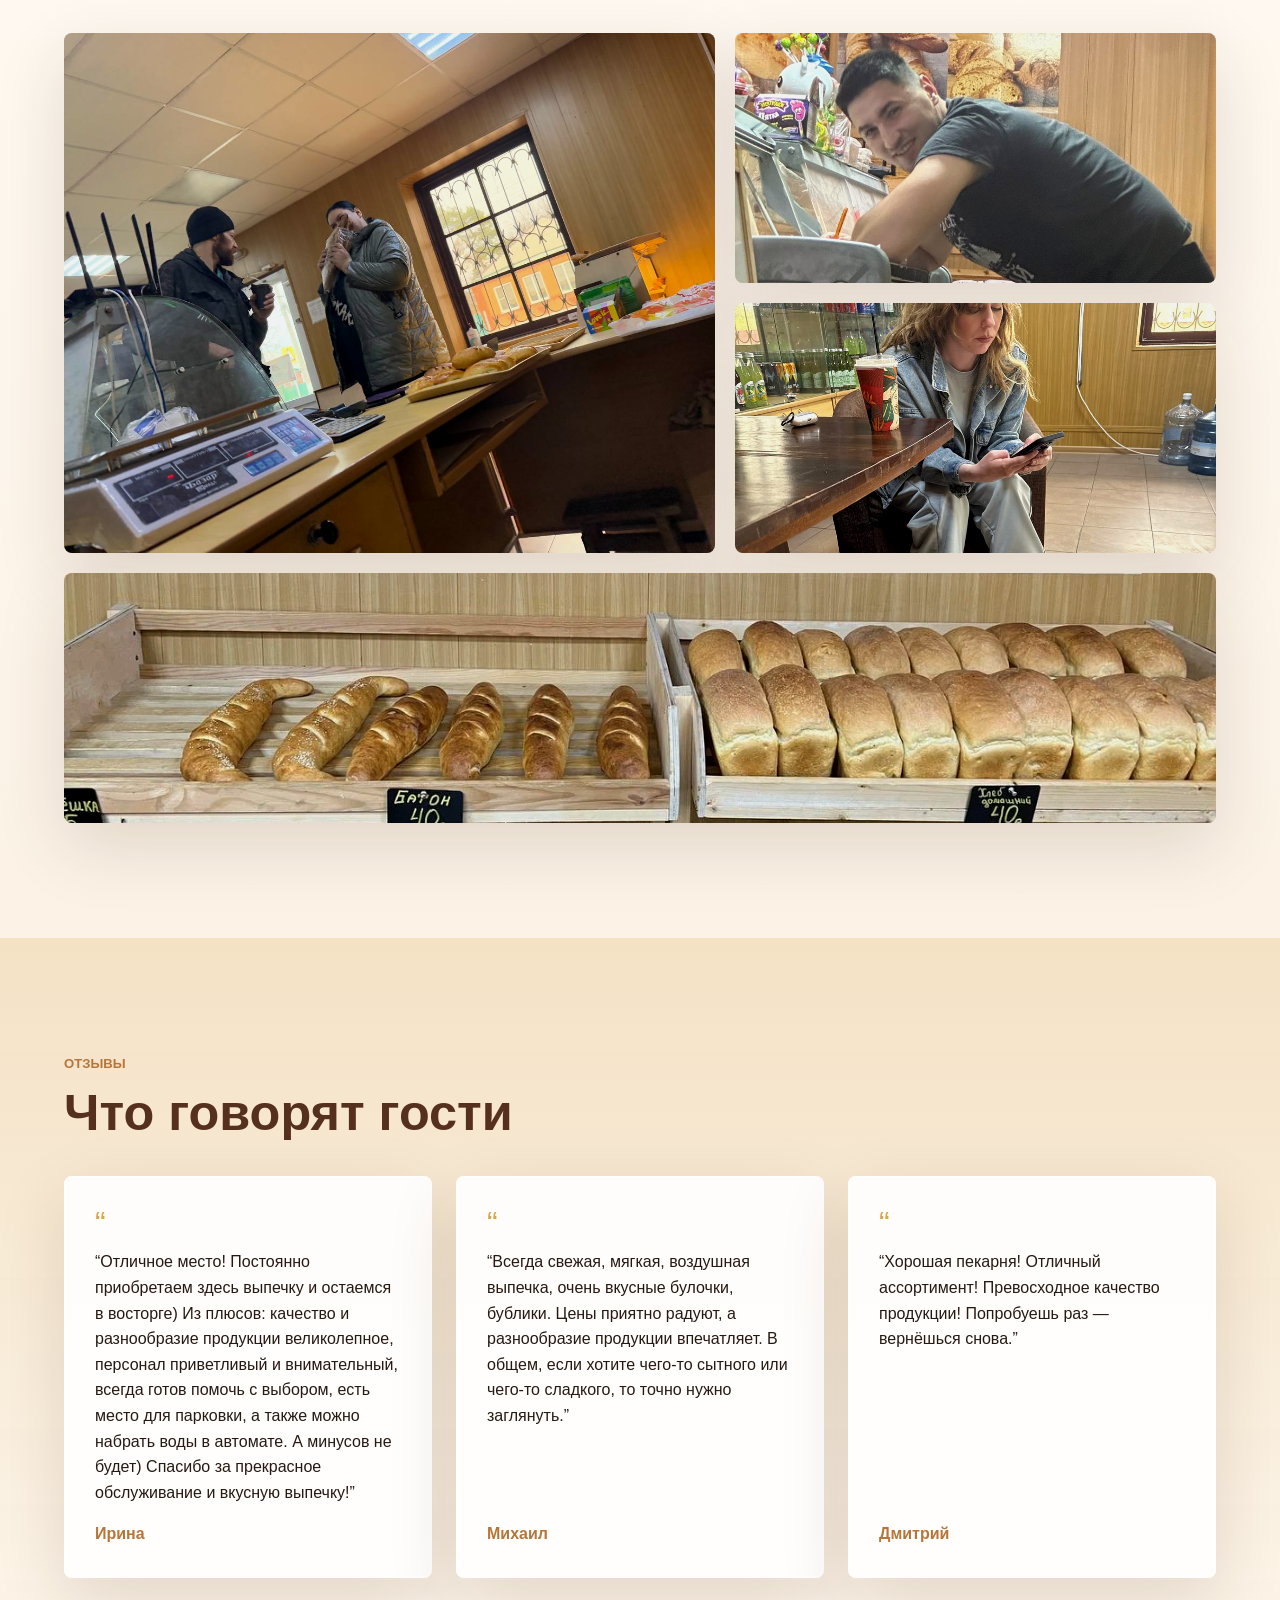
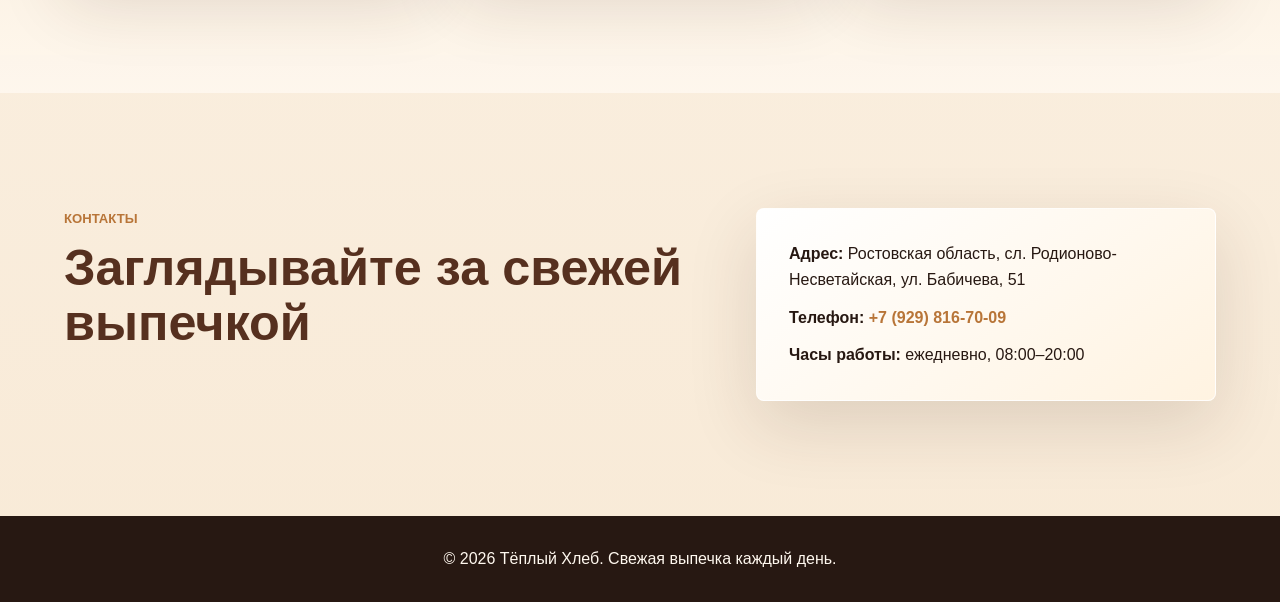
==== commit 96f53139: "Add bakery MVP backend and admin workflow" ====
--- a/index.html
+++ b/index.html
@@ -4,13 +4,13 @@
   <meta charset="UTF-8">
   <meta name="viewport" content="width=device-width, initial-scale=1.0">
   <title>Тёплый Хлеб | Пекарня</title>
+  <script src="redirect-to-server.js"></script>
   <link rel="stylesheet" href="style.css">
 </head>
 <body>
   <header class="site-header">
-    <a class="logo" href="index.html#hero">Тёплый Хлеб</a>
+    <a class="logo" href="#hero">Тёплый Хлеб</a>
 
-    <!-- Кнопка открывает мобильное меню на небольших экранах -->
     <button class="menu-toggle" type="button" aria-label="Открыть меню" aria-expanded="false">
       <span></span>
       <span></span>
@@ -18,11 +18,12 @@
     </button>
 
     <nav class="main-nav" aria-label="Основная навигация">
-      <a href="index.html#about">О нас</a>
+      <a href="#about">О нас</a>
       <a href="menu.html">Меню</a>
-      <a href="index.html#gallery">Галерея</a>
-      <a href="index.html#reviews">Отзывы</a>
-      <a href="index.html#contacts">Контакты</a>
+      <a href="#gallery">Галерея</a>
+      <a href="#reviews">Отзывы</a>
+      <a href="#contacts">Контакты</a>
+      <a href="admin/">Кабинет</a>
     </nav>
   </header>
 
@@ -31,8 +32,8 @@
       <div class="hero-content">
         <p class="eyebrow">Свежая выпечка каждый день</p>
         <h1>Тёплый Хлеб</h1>
-        <p class="hero-text">Ароматная пекарня рядом с домом: хрустящие багеты, нежные десерты и кофе, который согревает.</p>
-        <a class="button" href="#contacts">Сделать заказ</a>
+        <p class="hero-text">Ароматная пекарня рядом с домом:<br>хрустящие багеты, нежные десерты и кофе,<br>который согревает.</p>
+        <a class="button" href="menu.html">Сделать заказ</a>
       </div>
     </section>
 
@@ -43,7 +44,7 @@
         <p>Мы готовим хлеб, десерты и напитки небольшими партиями, чтобы каждый гость получал свежий вкус. В основе нашей работы — натуральные продукты, спокойная атмосфера и любовь к хорошей выпечке.</p>
       </div>
       <div class="about-card">
-        <strong>8:00</strong>
+        <strong>08:00</strong>
         <span>первая партия хлеба уже на витрине</span>
       </div>
     </section>
@@ -53,12 +54,11 @@
         <p class="eyebrow">Галерея</p>
         <h2>Атмосфера пекарни</h2>
       </div>
-
       <div class="gallery-grid">
         <img src="assets/atmosphere-1.jpg" alt="Гости у витрины пекарни">
-        <img src="assets/atmosphere-2.jpg" alt="Рабочий момент за стойкой пекарни">
-        <img src="assets/atmosphere-3.jpg" alt="Гостья в уютном зале пекарни">
-        <img src="assets/atmosphere-4.webp" alt="Свежий хлеб на деревянной витрине">
+        <img src="assets/atmosphere-2.jpg" alt="Рабочий момент за стойкой">
+        <img src="assets/atmosphere-3.jpg" alt="Уютный зал пекарни">
+        <img src="assets/atmosphere-4.webp" alt="Свежий хлеб на витрине">
       </div>
     </section>
 
@@ -67,7 +67,6 @@
         <p class="eyebrow">Отзывы</p>
         <h2>Что говорят гости</h2>
       </div>
-
       <div class="reviews-grid">
         <blockquote>
           <p>“Отличное место! Постоянно приобретаем здесь выпечку и остаемся в восторге) Из плюсов: качество и разнообразие продукции великолепное, персонал приветливый и внимательный, всегда готов помочь с выбором, есть место для парковки, а также можно набрать воды в автомате. А минусов не будет) Спасибо за прекрасное обслуживание и вкусную выпечку!”</p>
@@ -78,7 +77,7 @@
           <cite>Михаил</cite>
         </blockquote>
         <blockquote>
-          <p>“Хорошая пекарня! Отличный ассортимент! Превосходное качество продукции! Попробуешь раз - вернёшься снова.”</p>
+          <p>“Хорошая пекарня! Отличный ассортимент! Превосходное качество продукции! Попробуешь раз — вернёшься снова.”</p>
           <cite>Дмитрий</cite>
         </blockquote>
       </div>
@@ -89,9 +88,8 @@
         <p class="eyebrow">Контакты</p>
         <h2>Заглядывайте за свежей выпечкой</h2>
       </div>
-
       <div class="contact-list">
-        <p><strong>Адрес:</strong> Ростовская область, сл. Родионово-Несветайская, ул. Бабичева 51</p>
+        <p><strong>Адрес:</strong> Ростовская область, сл. Родионово-Несветайская, ул. Бабичева, 51</p>
         <p><strong>Телефон:</strong> <a href="tel:+79298167009">+7 (929) 816-70-09</a></p>
         <p><strong>Часы работы:</strong> ежедневно, 08:00–20:00</p>
       </div>
@@ -99,7 +97,7 @@
   </main>
 
   <footer class="site-footer">
-    <p>© 2026 Тёплый Хлеб. Свежая выпечка и тёплые встречи.</p>
+    <p>© 2026 Тёплый Хлеб. Свежая выпечка каждый день.</p>
   </footer>
 
   <script src="script.js"></script>
--- a/style.css
+++ b/style.css
@@ -16,6 +16,10 @@
 
 * {
   box-sizing: border-box;
+}
+
+[hidden] {
+  display: none !important;
 }
 
 html {
@@ -576,9 +580,10 @@
 
 .menu-tabs {
   display: flex;
+  flex: 1;
   flex-wrap: wrap;
   gap: 12px;
-  margin-bottom: 30px;
+  margin: 0;
 }
 
 .tab-button {
@@ -656,6 +661,925 @@
   font-weight: 900;
 }
 
+.catalog-heading,
+.admin-toolbar,
+.admin-header,
+.admin-summary,
+.cart-header,
+.cart-total,
+.modal-header,
+.form-actions {
+  display: flex;
+  align-items: center;
+  justify-content: space-between;
+  gap: 24px;
+}
+
+.catalog-heading .section-heading {
+  margin-bottom: clamp(34px, 4vw, 52px);
+}
+
+.catalog-heading {
+  display: block;
+}
+
+.catalog-controls {
+  position: sticky;
+  top: 74px;
+  z-index: 9;
+  display: flex;
+  align-items: flex-start;
+  justify-content: space-between;
+  gap: 20px;
+  margin-bottom: 30px;
+  padding: 10px 0;
+  background: rgba(255, 248, 239, 0.92);
+  backdrop-filter: blur(14px);
+}
+
+.cart-toggle {
+  flex: 0 0 auto;
+  display: inline-flex;
+  align-items: center;
+  gap: 10px;
+  min-height: 48px;
+  padding: 10px 18px;
+  border: 1px solid rgba(86, 48, 31, 0.16);
+  border-radius: 999px;
+  background: var(--white);
+  color: var(--cocoa);
+  font: inherit;
+  font-weight: 800;
+  cursor: pointer;
+  box-shadow: 0 12px 30px rgba(65, 36, 21, 0.1);
+}
+
+.cart-toggle span {
+  display: grid;
+  min-width: 28px;
+  height: 28px;
+  place-items: center;
+  border-radius: 50%;
+  background: var(--caramel);
+  color: var(--white);
+}
+
+.product-catalog {
+  display: grid;
+  grid-template-columns: repeat(3, minmax(0, 1fr));
+  gap: 22px;
+  margin-top: 30px;
+}
+
+.catalog-card {
+  display: flex;
+  overflow: hidden;
+  min-height: 100%;
+  flex-direction: column;
+  border: 1px solid rgba(255, 255, 255, 0.82);
+  border-radius: 12px;
+  background: var(--white);
+  box-shadow: var(--shadow);
+  transition: transform 0.25s ease, box-shadow 0.25s ease;
+}
+
+.catalog-card:hover {
+  transform: translateY(-6px);
+  box-shadow: var(--shadow-hover);
+}
+
+.catalog-card > img {
+  height: 220px;
+  object-fit: cover;
+  object-position: center 20%;
+}
+
+.catalog-card__body {
+  display: flex;
+  flex: 1;
+  flex-direction: column;
+  padding: 22px;
+}
+
+.catalog-card__body > p {
+  flex: 1;
+  margin: 0 0 20px;
+  color: rgba(39, 24, 18, 0.72);
+}
+
+.catalog-card__topline {
+  display: flex;
+  align-items: center;
+  justify-content: space-between;
+  gap: 12px;
+  margin-bottom: 16px;
+}
+
+.stock-badge {
+  display: inline-flex;
+  min-height: 30px;
+  align-items: center;
+  padding: 3px 10px;
+  border-radius: 999px;
+  background: rgba(111, 127, 77, 0.13);
+  color: var(--leaf);
+  font-size: 0.82rem;
+  font-weight: 800;
+}
+
+.stock-badge.is-empty {
+  background: rgba(142, 58, 44, 0.1);
+  color: #8e3a2c;
+}
+
+.catalog-price {
+  color: var(--caramel);
+  font-size: 1.08rem;
+  white-space: nowrap;
+}
+
+.add-to-cart {
+  width: 100%;
+  border: 0;
+  font: inherit;
+  cursor: pointer;
+}
+
+.card-quantity-control {
+  display: grid;
+  grid-template-columns: 52px minmax(0, 1fr) 52px;
+  min-height: 48px;
+  overflow: hidden;
+  border-radius: 999px;
+  background: linear-gradient(135deg, var(--caramel), #8f4f27);
+  color: var(--white);
+  box-shadow: 0 16px 34px rgba(47, 29, 22, 0.2);
+}
+
+.card-quantity-control button {
+  border: 0;
+  background: rgba(255, 255, 255, 0.08);
+  color: inherit;
+  font: inherit;
+  font-size: 1.35rem;
+  font-weight: 900;
+  cursor: pointer;
+}
+
+.card-quantity-control button:hover:not(:disabled) {
+  background: rgba(255, 255, 255, 0.18);
+}
+
+.card-quantity-control button:disabled {
+  cursor: not-allowed;
+  opacity: 0.45;
+}
+
+.card-quantity-control strong {
+  display: grid;
+  place-items: center;
+  border-right: 1px solid rgba(255, 255, 255, 0.16);
+  border-left: 1px solid rgba(255, 255, 255, 0.16);
+  font-size: 1.08rem;
+}
+
+.button:disabled,
+.quantity-control button:disabled {
+  cursor: not-allowed;
+  filter: grayscale(0.7);
+  opacity: 0.55;
+  transform: none;
+}
+
+.empty-state,
+.loading-state {
+  padding: 28px;
+  border: 1px dashed rgba(86, 48, 31, 0.2);
+  border-radius: 10px;
+  background: rgba(255, 255, 255, 0.58);
+  color: rgba(39, 24, 18, 0.7);
+  text-align: center;
+}
+
+.cart-drawer {
+  position: fixed;
+  z-index: 101;
+  top: 0;
+  right: 0;
+  display: flex;
+  width: min(100%, 440px);
+  height: 100vh;
+  flex-direction: column;
+  padding: 28px;
+  background: var(--porcelain);
+  box-shadow: -24px 0 70px rgba(39, 24, 18, 0.22);
+  transform: translateX(105%);
+  transition: transform 0.25s ease;
+}
+
+.cart-drawer.is-open {
+  transform: translateX(0);
+}
+
+.drawer-backdrop,
+.modal-backdrop {
+  position: fixed;
+  inset: 0;
+  border: 0;
+  background: rgba(39, 24, 18, 0.5);
+  cursor: pointer;
+}
+
+.drawer-backdrop {
+  z-index: 100;
+}
+
+.drawer-open,
+.modal-open {
+  overflow: hidden;
+}
+
+.icon-button {
+  display: grid;
+  width: 42px;
+  height: 42px;
+  place-items: center;
+  border: 0;
+  border-radius: 50%;
+  background: var(--cream);
+  color: var(--cocoa);
+  font: inherit;
+  font-size: 1.6rem;
+  cursor: pointer;
+}
+
+.cart-header h2 {
+  font-size: 2rem;
+}
+
+.cart-items {
+  display: grid;
+  gap: 14px;
+  overflow-y: auto;
+  margin: 26px -8px 20px 0;
+  padding-right: 8px;
+}
+
+.cart-line {
+  display: grid;
+  grid-template-columns: 64px minmax(0, 1fr) auto;
+  gap: 12px;
+  align-items: center;
+  padding: 12px;
+  border: 1px solid var(--line);
+  border-radius: 10px;
+  background: var(--white);
+}
+
+.cart-line img {
+  width: 64px;
+  height: 64px;
+  border-radius: 8px;
+  object-fit: cover;
+}
+
+.cart-line__info {
+  display: grid;
+  gap: 4px;
+}
+
+.cart-line__info span {
+  color: var(--caramel);
+  font-weight: 800;
+}
+
+.quantity-control {
+  display: grid;
+  grid-template-columns: 30px 28px 30px;
+  align-items: center;
+  text-align: center;
+}
+
+.quantity-control button {
+  width: 30px;
+  height: 30px;
+  border: 1px solid var(--line);
+  border-radius: 50%;
+  background: var(--cream);
+  color: var(--cocoa);
+  font: inherit;
+  cursor: pointer;
+}
+
+.cart-footer {
+  margin-top: auto;
+  padding-top: 20px;
+  border-top: 1px solid var(--line);
+}
+
+.cart-total {
+  margin-bottom: 16px;
+  font-size: 1.15rem;
+}
+
+.checkout-button {
+  width: 100%;
+  border: 0;
+  font: inherit;
+  cursor: pointer;
+}
+
+.pickup-order-form {
+  display: grid;
+  gap: 14px;
+  margin-top: 16px;
+  padding-top: 18px;
+  border-top: 1px solid var(--line);
+}
+
+.pickup-order-form .form-field {
+  gap: 4px;
+}
+
+.pickup-order-form .form-field input,
+.pickup-order-form .form-field textarea {
+  min-height: 42px;
+  padding: 9px 11px;
+}
+
+.pickup-order-form .form-field textarea {
+  min-height: 74px;
+}
+
+.pickup-note {
+  margin: 0;
+  padding: 12px;
+  border-radius: 8px;
+  background: rgba(111, 127, 77, 0.11);
+  color: var(--leaf);
+  font-size: 0.9rem;
+  font-weight: 700;
+}
+
+.pickup-order-actions {
+  display: flex;
+  align-items: center;
+  justify-content: space-between;
+  gap: 12px;
+}
+
+.pickup-order-actions .button {
+  border: 0;
+  font: inherit;
+  cursor: pointer;
+}
+
+.form-message {
+  min-height: 24px;
+  margin: 12px 0 0;
+  font-weight: 700;
+}
+
+.form-message.is-success {
+  color: var(--leaf);
+}
+
+.form-message.is-error {
+  color: #9b3527;
+}
+
+.admin-body {
+  min-height: 100vh;
+}
+
+.login-screen {
+  min-height: 100vh;
+  display: grid;
+  place-items: center;
+  padding: 24px;
+  background:
+    linear-gradient(120deg, rgba(39, 24, 18, 0.76), rgba(39, 24, 18, 0.34)),
+    url("assets/bakery-1.jfif") center/cover;
+}
+
+.login-card {
+  display: grid;
+  width: min(100%, 480px);
+  gap: 20px;
+  padding: clamp(28px, 5vw, 48px);
+  border: 1px solid rgba(255, 255, 255, 0.7);
+  border-radius: 14px;
+  background: rgba(255, 253, 248, 0.96);
+  box-shadow: var(--shadow-hover);
+}
+
+.login-card h1,
+.admin-summary h1 {
+  color: var(--cocoa);
+  font-size: clamp(2.2rem, 5vw, 3.6rem);
+  line-height: 1;
+  text-shadow: none;
+}
+
+.login-card p {
+  margin-bottom: 0;
+}
+
+.login-card .button {
+  width: 100%;
+  border: 0;
+  font: inherit;
+  cursor: pointer;
+}
+
+.login-hint {
+  color: rgba(39, 24, 18, 0.64);
+  font-size: 0.9rem;
+  text-align: center;
+}
+
+.form-field,
+.compact-field {
+  display: grid;
+  gap: 7px;
+  color: var(--cocoa);
+  font-weight: 700;
+}
+
+.form-field input,
+.form-field select,
+.form-field textarea,
+.compact-field input {
+  width: 100%;
+  border: 1px solid rgba(86, 48, 31, 0.2);
+  border-radius: 9px;
+  outline: none;
+  background: var(--white);
+  color: var(--coffee);
+  font: inherit;
+  transition: border-color 0.2s ease, box-shadow 0.2s ease;
+}
+
+.form-field input,
+.form-field select,
+.compact-field input {
+  min-height: 46px;
+  padding: 10px 12px;
+}
+
+.form-field textarea {
+  min-height: 110px;
+  padding: 12px;
+  resize: vertical;
+}
+
+.form-field input:focus,
+.form-field select:focus,
+.form-field textarea:focus,
+.compact-field input:focus {
+  border-color: var(--caramel);
+  box-shadow: 0 0 0 3px rgba(184, 117, 56, 0.13);
+}
+
+.form-field small {
+  color: rgba(39, 24, 18, 0.6);
+  font-weight: 400;
+}
+
+.admin-header {
+  position: sticky;
+  z-index: 20;
+  top: 0;
+  padding: 16px clamp(20px, 5vw, 72px);
+  border-bottom: 1px solid var(--line);
+  background: rgba(255, 248, 239, 0.92);
+  backdrop-filter: blur(16px);
+}
+
+.admin-header p {
+  margin: 0;
+  color: rgba(39, 24, 18, 0.65);
+}
+
+.admin-header__actions {
+  display: flex;
+  gap: 10px;
+}
+
+.button-secondary {
+  border: 1px solid rgba(86, 48, 31, 0.2);
+  background: transparent;
+  color: var(--cocoa);
+  box-shadow: none;
+}
+
+.admin-layout {
+  display: grid;
+  gap: 28px;
+  padding: clamp(34px, 6vw, 72px) clamp(20px, 5vw, 72px);
+}
+
+.admin-summary {
+  align-items: flex-end;
+  padding: clamp(28px, 4vw, 48px);
+  border-radius: 14px;
+  background: linear-gradient(135deg, var(--milk), var(--porcelain));
+  box-shadow: var(--shadow);
+}
+
+.admin-summary > div:first-child {
+  max-width: 620px;
+}
+
+.summary-cards {
+  display: grid;
+  grid-template-columns: repeat(3, minmax(120px, 1fr));
+  gap: 12px;
+}
+
+.summary-cards article {
+  min-width: 130px;
+  padding: 18px;
+  border: 1px solid rgba(255, 255, 255, 0.75);
+  border-radius: 10px;
+  background: rgba(255, 255, 255, 0.72);
+}
+
+.summary-cards span {
+  display: block;
+  color: rgba(39, 24, 18, 0.64);
+  font-size: 0.82rem;
+}
+
+.summary-cards strong {
+  display: block;
+  margin-top: 5px;
+  color: var(--caramel);
+  font-size: 2rem;
+}
+
+.admin-toolbar p {
+  margin: 4px 0 0;
+  color: rgba(39, 24, 18, 0.65);
+}
+
+.admin-toolbar .button,
+.admin-header .button,
+.admin-product .button,
+.form-actions .button {
+  border: 0;
+  font: inherit;
+  cursor: pointer;
+}
+
+.admin-notice:empty {
+  display: none;
+}
+
+.admin-orders-section {
+  display: grid;
+  gap: 18px;
+}
+
+.orders-tabs {
+  display: flex;
+  flex-wrap: wrap;
+  gap: 10px;
+}
+
+.orders-tab {
+  display: inline-flex;
+  min-height: 42px;
+  align-items: center;
+  gap: 9px;
+  padding: 8px 15px;
+  border: 1px solid var(--line);
+  border-radius: 999px;
+  background: var(--white);
+  color: var(--cocoa);
+  font: inherit;
+  font-weight: 800;
+  cursor: pointer;
+}
+
+.orders-tab span {
+  display: grid;
+  min-width: 25px;
+  height: 25px;
+  place-items: center;
+  border-radius: 50%;
+  background: var(--cream);
+  font-size: 0.82rem;
+}
+
+.orders-tab.is-active {
+  border-color: var(--caramel);
+  background: var(--caramel);
+  color: var(--white);
+}
+
+.orders-tab.is-active span {
+  background: rgba(255, 255, 255, 0.2);
+}
+
+.admin-orders {
+  display: grid;
+  grid-template-columns: repeat(2, minmax(0, 1fr));
+  gap: 16px;
+}
+
+.admin-order {
+  display: grid;
+  gap: 16px;
+  padding: 20px;
+  border: 1px solid var(--line);
+  border-left: 5px solid var(--gold);
+  border-radius: 12px;
+  background: rgba(255, 255, 255, 0.92);
+  box-shadow: 0 12px 34px rgba(65, 36, 21, 0.08);
+}
+
+.admin-order.status-ready {
+  border-left-color: var(--leaf);
+}
+
+.admin-order.status-completed {
+  border-left-color: #698396;
+  opacity: 0.8;
+}
+
+.admin-order.status-cancelled {
+  border-left-color: #9b3527;
+  opacity: 0.72;
+}
+
+.admin-order__header,
+.admin-order__total {
+  display: flex;
+  align-items: center;
+  justify-content: space-between;
+  gap: 16px;
+}
+
+.admin-order__header > div,
+.admin-order__customer {
+  display: grid;
+  gap: 4px;
+}
+
+.order-number {
+  color: var(--cocoa);
+  font-size: 1.1rem;
+  font-weight: 900;
+}
+
+.admin-order time,
+.admin-order__customer span {
+  color: rgba(39, 24, 18, 0.58);
+  font-size: 0.86rem;
+}
+
+.admin-order__customer a {
+  color: var(--caramel);
+  font-weight: 800;
+}
+
+.admin-order__customer p {
+  margin: 6px 0 0;
+  padding: 10px;
+  border-radius: 8px;
+  background: var(--cream);
+}
+
+.order-status {
+  display: grid;
+  gap: 4px;
+  min-width: 150px;
+  font-size: 0.8rem;
+  font-weight: 800;
+}
+
+.order-status select {
+  min-height: 40px;
+  border: 1px solid var(--line);
+  border-radius: 8px;
+  background: var(--white);
+  color: var(--coffee);
+  font: inherit;
+}
+
+.admin-order__items {
+  display: grid;
+  gap: 7px;
+  margin: 0;
+  padding: 14px 0;
+  border-top: 1px solid var(--line);
+  border-bottom: 1px solid var(--line);
+  list-style: none;
+}
+
+.admin-order__items li {
+  display: flex;
+  justify-content: space-between;
+  gap: 14px;
+}
+
+.admin-order__total strong {
+  color: var(--caramel);
+  font-size: 1.25rem;
+}
+
+.admin-products {
+  display: grid;
+  gap: 14px;
+}
+
+.admin-product {
+  position: relative;
+  display: grid;
+  grid-template-columns: 42px 92px minmax(240px, 1fr) 120px 120px 150px;
+  gap: 18px;
+  align-items: center;
+  padding: 16px;
+  border: 1px solid rgba(86, 48, 31, 0.1);
+  border-radius: 12px;
+  background: rgba(255, 255, 255, 0.9);
+  box-shadow: 0 12px 34px rgba(65, 36, 21, 0.08);
+  transition: opacity 0.2s ease, transform 0.2s ease, box-shadow 0.2s ease;
+}
+
+.admin-product.is-dragging {
+  opacity: 0.45;
+}
+
+.admin-product.is-drag-over-before::before,
+.admin-product.is-drag-over-after::after {
+  position: absolute;
+  right: 8px;
+  left: 8px;
+  height: 4px;
+  border-radius: 999px;
+  background: var(--caramel);
+  box-shadow: 0 0 0 4px rgba(184, 117, 56, 0.12);
+  content: "";
+}
+
+.admin-product.is-drag-over-before::before {
+  top: -9px;
+}
+
+.admin-product.is-drag-over-after::after {
+  bottom: -9px;
+}
+
+.admin-product__reorder {
+  display: grid;
+  gap: 5px;
+  justify-items: center;
+}
+
+.reorder-button {
+  display: grid;
+  width: 34px;
+  height: 30px;
+  place-items: center;
+  border: 1px solid var(--line);
+  border-radius: 7px;
+  background: var(--cream);
+  color: var(--cocoa);
+  font: inherit;
+  font-weight: 900;
+  line-height: 1;
+  cursor: pointer;
+}
+
+.reorder-button:hover:not(:disabled) {
+  border-color: var(--caramel);
+  color: var(--caramel);
+}
+
+.reorder-button:disabled {
+  cursor: not-allowed;
+  opacity: 0.3;
+}
+
+.drag-handle {
+  cursor: grab;
+  color: rgba(39, 24, 18, 0.58);
+  letter-spacing: -4px;
+}
+
+.drag-handle:active {
+  cursor: grabbing;
+}
+
+.admin-product > img {
+  width: 92px;
+  height: 82px;
+  border-radius: 9px;
+  object-fit: cover;
+}
+
+.admin-product__info {
+  display: grid;
+  gap: 8px;
+}
+
+.admin-product__info h3,
+.admin-product__info p {
+  margin: 0;
+}
+
+.admin-product__info p {
+  display: -webkit-box;
+  overflow: hidden;
+  color: rgba(39, 24, 18, 0.62);
+  -webkit-box-orient: vertical;
+  -webkit-line-clamp: 2;
+}
+
+.admin-product__info > span {
+  color: var(--leaf);
+  font-weight: 800;
+}
+
+.compact-field span {
+  font-size: 0.8rem;
+}
+
+.admin-product__actions {
+  display: grid;
+  gap: 7px;
+}
+
+.small-button {
+  min-height: 38px;
+  padding: 8px 12px;
+}
+
+.text-button {
+  border: 0;
+  background: transparent;
+  color: var(--caramel);
+  font: inherit;
+  font-size: 0.88rem;
+  font-weight: 800;
+  cursor: pointer;
+}
+
+.text-button.is-danger {
+  color: #9b3527;
+}
+
+.modal {
+  position: fixed;
+  z-index: 200;
+  inset: 0;
+  display: grid;
+  place-items: center;
+  overflow-y: auto;
+  padding: 24px;
+}
+
+.modal-backdrop {
+  z-index: -1;
+}
+
+.modal-card {
+  width: min(100%, 780px);
+  max-height: calc(100vh - 48px);
+  overflow-y: auto;
+  padding: clamp(24px, 4vw, 38px);
+  border-radius: 14px;
+  background: var(--porcelain);
+  box-shadow: var(--shadow-hover);
+}
+
+.product-form {
+  display: grid;
+  grid-template-columns: repeat(2, minmax(0, 1fr));
+  gap: 18px;
+  margin-top: 26px;
+}
+
+.password-modal-card {
+  width: min(100%, 520px);
+}
+
+.password-form {
+  display: grid;
+  gap: 18px;
+  margin-top: 26px;
+}
+
+.form-field--wide {
+  grid-column: 1 / -1;
+}
+
+.form-actions {
+  justify-content: flex-end;
+}
+
 .specials-section {
   display: flex;
   align-items: center;
@@ -895,15 +1819,59 @@
     grid-template-columns: repeat(2, minmax(0, 1fr));
   }
 
+  .product-catalog {
+    grid-template-columns: repeat(2, minmax(0, 1fr));
+  }
+
+  .admin-orders {
+    grid-template-columns: 1fr;
+  }
+
   .about-section,
   .contacts-section {
     grid-template-columns: 1fr;
   }
+
+  .admin-summary {
+    align-items: stretch;
+    flex-direction: column;
+  }
+
+  .admin-product {
+    grid-template-columns: 42px 82px minmax(200px, 1fr) 110px 110px;
+  }
+
+  .admin-product > img {
+    width: 82px;
+  }
+
+  .admin-product__actions {
+    grid-column: 3 / -1;
+    display: flex;
+    justify-content: flex-end;
+  }
 }
 
 @media (max-width: 760px) {
   .site-header {
     padding: 14px 18px;
+  }
+
+  .catalog-heading .section-heading {
+    margin-bottom: 22px;
+  }
+
+  .catalog-controls {
+    top: 70px;
+    align-items: stretch;
+    flex-direction: column;
+    padding: 10px 0 14px;
+  }
+
+  .cart-toggle {
+    justify-self: end;
+    align-self: flex-end;
+    margin: 0;
   }
 
   .menu-toggle {
@@ -968,7 +1936,8 @@
 
   .cards-grid,
   .reviews-grid,
-  .menu-list {
+  .menu-list,
+  .product-catalog {
     grid-template-columns: 1fr;
   }
 
@@ -993,6 +1962,57 @@
 
   .gallery-grid img:first-child {
     grid-row: auto;
+  }
+
+  .catalog-heading,
+  .admin-toolbar,
+  .admin-header,
+  .modal-header {
+    align-items: flex-start;
+  }
+
+  .catalog-heading,
+  .admin-toolbar,
+  .admin-header {
+    flex-direction: column;
+  }
+
+  .admin-header {
+    position: static;
+  }
+
+  .admin-header__actions {
+    width: 100%;
+  }
+
+  .admin-header__actions .button {
+    flex: 1;
+  }
+
+  .summary-cards {
+    grid-template-columns: 1fr;
+  }
+
+  .admin-product {
+    grid-template-columns: 42px 72px minmax(0, 1fr);
+  }
+
+  .admin-product > img {
+    width: 72px;
+    height: 72px;
+  }
+
+  .compact-field {
+    grid-column: span 1;
+  }
+
+  .admin-product__actions {
+    grid-column: 1 / -1;
+    justify-content: stretch;
+  }
+
+  .admin-product__actions .small-button {
+    flex: 1;
   }
 }
 
@@ -1024,4 +2044,50 @@
   blockquote {
     padding: 24px;
   }
-}
+
+  .cart-drawer {
+    padding: 20px;
+  }
+
+  .cart-line {
+    grid-template-columns: 54px minmax(0, 1fr);
+  }
+
+  .cart-line img {
+    width: 54px;
+    height: 54px;
+  }
+
+  .quantity-control {
+    grid-column: 2;
+  }
+
+  .product-form {
+    grid-template-columns: 1fr;
+  }
+
+  .form-field--wide {
+    grid-column: auto;
+  }
+
+  .form-actions {
+    align-items: stretch;
+    flex-direction: column-reverse;
+  }
+
+  .admin-header__actions,
+  .admin-product__actions {
+    flex-direction: column;
+  }
+
+  .pickup-order-actions,
+  .admin-order__header {
+    align-items: stretch;
+    flex-direction: column;
+  }
+
+  .pickup-order-actions .button,
+  .order-status {
+    width: 100%;
+  }
+}
